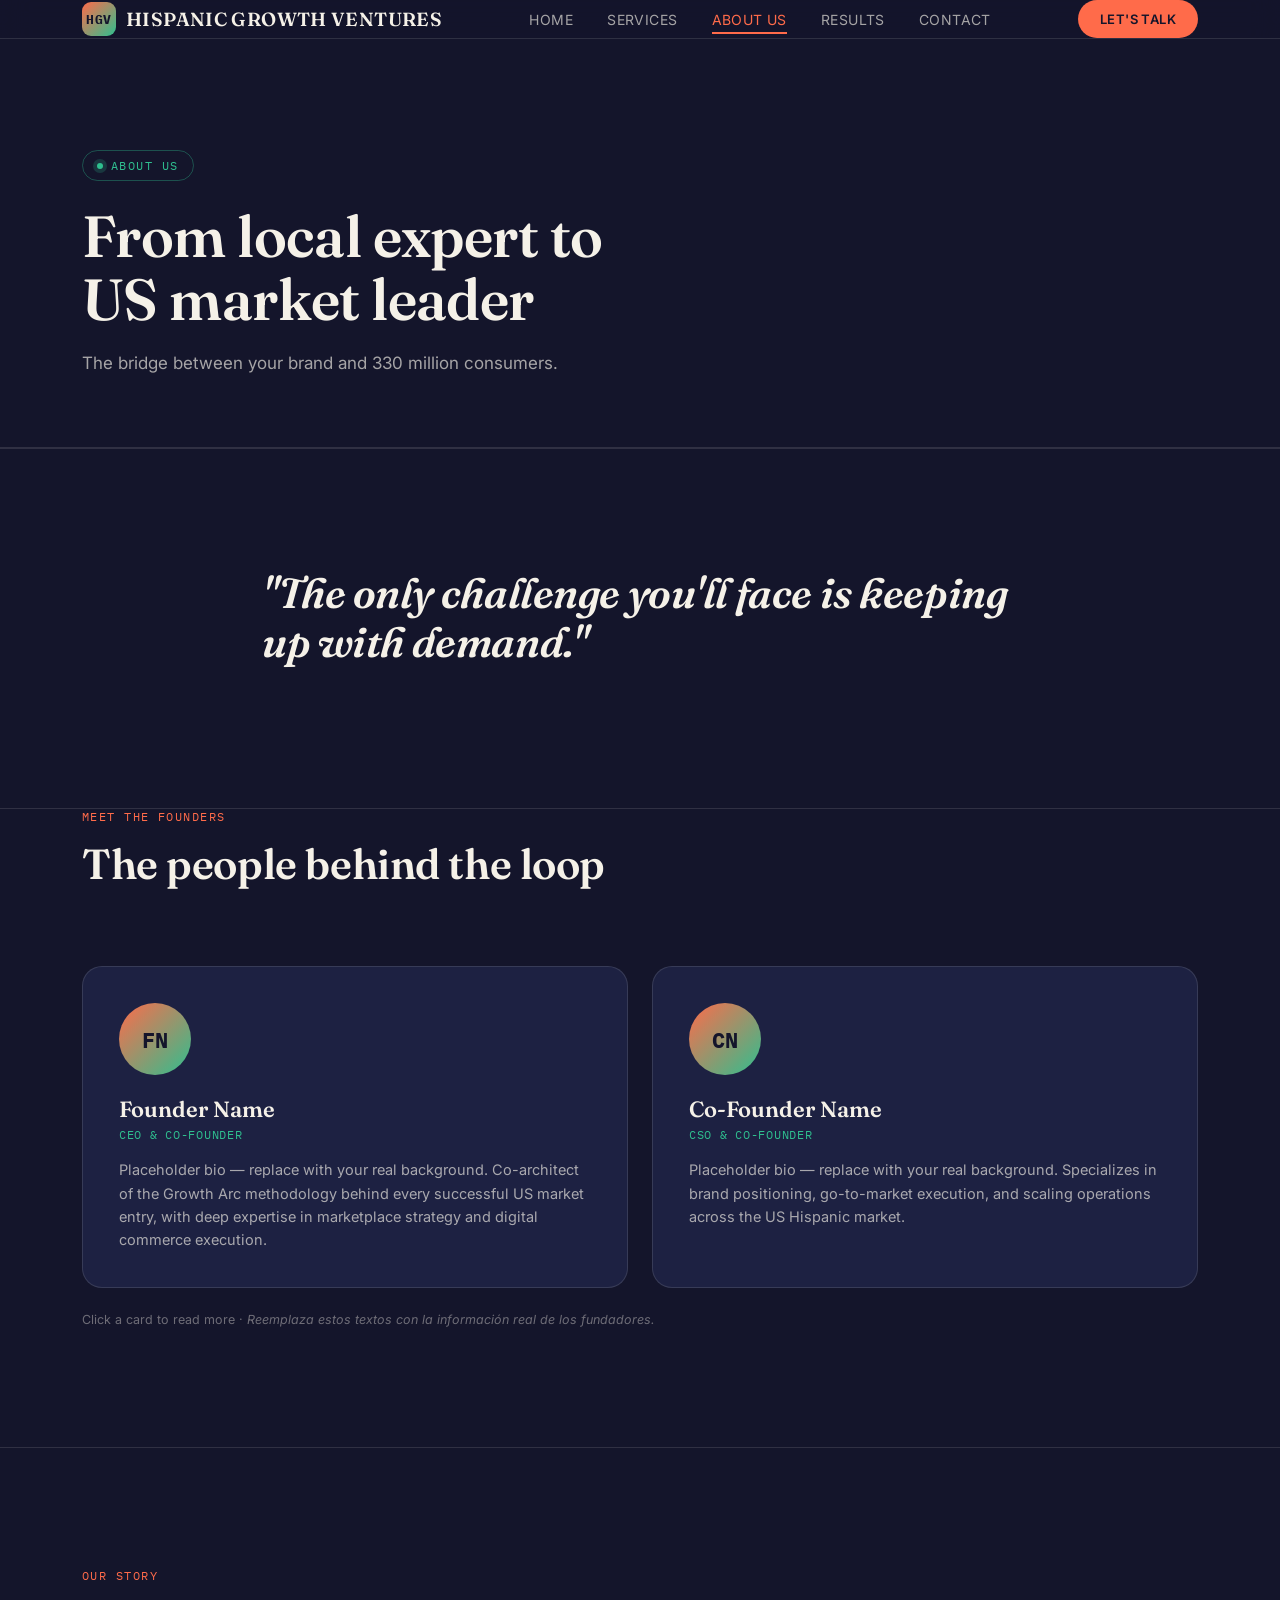
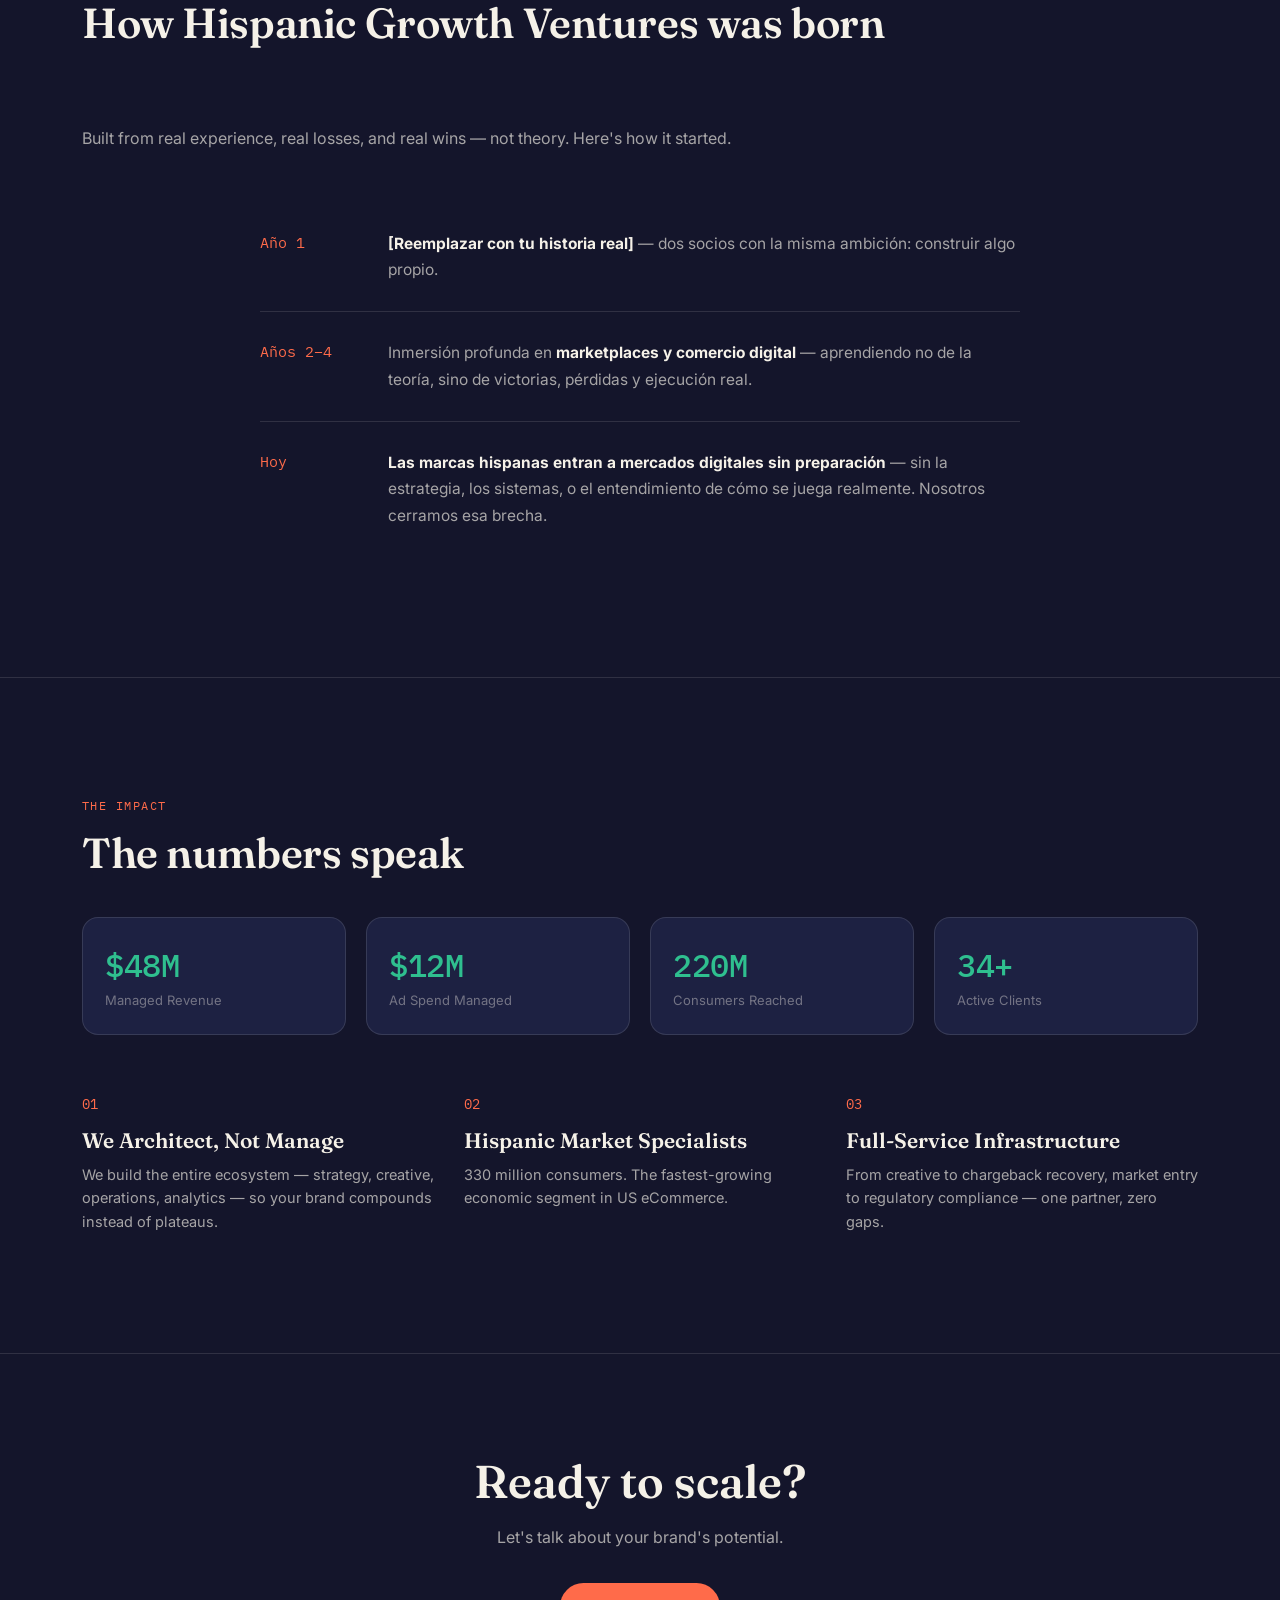
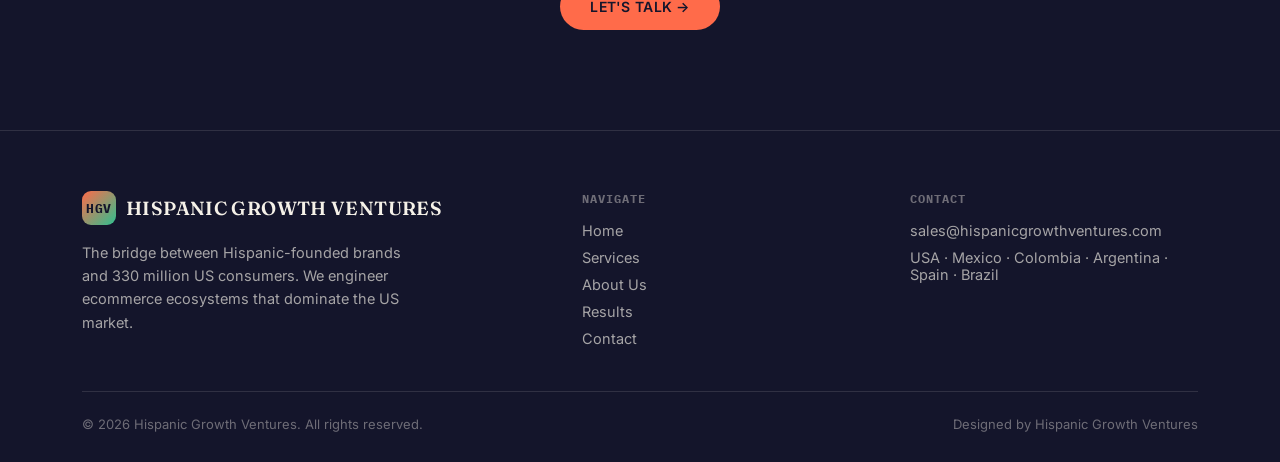
==== about.html @ 4b8b7d79 "Add files via upload" ====
<!DOCTYPE html>
<html lang="en">
<head>
<meta charset="UTF-8">
<meta name="viewport" content="width=device-width, initial-scale=1.0">
<title>About Us — Hispanic Growth Ventures</title>
<link rel="preconnect" href="https://fonts.googleapis.com">
<link href="https://fonts.googleapis.com/css2?family=Fraunces:opsz,wght@9..144,300;9..144,500;9..144,600;9..144,700&family=Inter:wght@400;500;600;700&family=IBM+Plex+Mono:wght@400;500&display=swap" rel="stylesheet">
<link rel="stylesheet" href="styles.css">
</head>
<body>

<header>
  <nav class="wrap">
    <a href="index.html" class="logo"><span class="logo-mark">HGV</span>HISPANIC GROWTH VENTURES</a>
    <div class="nav-links">
      <a href="index.html">Home</a>
      <a href="services.html">Services</a>
      <a href="about.html" class="current">About Us</a>
      <a href="results.html">Results</a>
      <a href="contact.html">Contact</a>
    </div>
    <a href="contact.html" class="nav-cta">LET'S TALK</a>
    <button class="burger" aria-label="Open menu"><span></span><span></span><span></span></button>
  </nav>
</header>

<div class="mobile-menu">
  <a href="index.html">Home</a>
  <a href="services.html">Services</a>
  <a href="about.html">About Us</a>
  <a href="results.html">Results</a>
  <a href="contact.html">Contact</a>
  <a href="contact.html" class="m-cta">LET'S TALK</a>
</div>

<section class="page-hero">
  <div class="wrap">
    <span class="eyebrow reveal">About Us</span>
    <h1 class="reveal">From local expert to<br>US market leader</h1>
    <p class="reveal">The bridge between your brand and 330 million consumers.</p>
  </div>
</section>

<section class="about">
  <div class="wrap reveal" style="max-width:820px;">
    <h2 class="section-title" style="font-style:italic;">"The only challenge you'll face is keeping up with demand."</h2>
  </div>
</section>

<section class="about" style="padding-top:0;">
  <div class="wrap">
    <div class="services-head reveal">
      <div><span class="section-label">Meet the Founders</span><h2 class="section-title">The people behind the loop</h2></div>
    </div>
    <div class="team-grid">
      <div class="team-card reveal">
        <div class="team-photo">FN</div>
        <h3>Founder Name</h3>
        <div class="role">CEO &amp; Co-Founder</div>
        <p>Placeholder bio — replace with your real background. Co-architect of the Growth Arc methodology behind every successful US market entry, with deep expertise in marketplace strategy and digital commerce execution.</p>
      </div>
      <div class="team-card reveal">
        <div class="team-photo">CN</div>
        <h3>Co-Founder Name</h3>
        <div class="role">CSO &amp; Co-Founder</div>
        <p>Placeholder bio — replace with your real background. Specializes in brand positioning, go-to-market execution, and scaling operations across the US Hispanic market.</p>
      </div>
    </div>
    <p class="form-note" style="margin-top:24px;text-align:left;">Click a card to read more · <em>Reemplaza estos textos con la información real de los fundadores.</em></p>
  </div>
</section>

<section class="story">
  <div class="wrap">
    <div class="services-head reveal">
      <div><span class="section-label">Our Story</span><h2 class="section-title">How Hispanic Growth Ventures was born</h2></div>
    </div>
    <p class="reveal" style="color:var(--text-dim);max-width:700px;margin-bottom:50px;line-height:1.7;">Built from real experience, real losses, and real wins — not theory. Here's how it started.</p>
    <div class="story-timeline reveal">
      <div class="story-row">
        <div class="story-year">Año 1</div>
        <p><strong>[Reemplazar con tu historia real]</strong> — dos socios con la misma ambición: construir algo propio.</p>
      </div>
      <div class="story-row">
        <div class="story-year">Años 2–4</div>
        <p>Inmersión profunda en <strong>marketplaces y comercio digital</strong> — aprendiendo no de la teoría, sino de victorias, pérdidas y ejecución real.</p>
      </div>
      <div class="story-row">
        <div class="story-year">Hoy</div>
        <p><strong>Las marcas hispanas entran a mercados digitales sin preparación</strong> — sin la estrategia, los sistemas, o el entendimiento de cómo se juega realmente. Nosotros cerramos esa brecha.</p>
      </div>
    </div>
  </div>
</section>

<section class="about">
  <div class="wrap reveal">
    <span class="section-label">The Impact</span>
    <h2 class="section-title" style="margin-bottom:40px;">The numbers speak</h2>
    <div class="stat-grid" style="grid-template-columns:repeat(4,1fr);margin-bottom:60px;">
      <div class="stat-card"><div class="stat-num" data-count="48" data-prefix="$" data-suffix="M">$0M</div><div class="stat-label">Managed Revenue</div></div>
      <div class="stat-card"><div class="stat-num" data-count="12" data-prefix="$" data-suffix="M">$0M</div><div class="stat-label">Ad Spend Managed</div></div>
      <div class="stat-card"><div class="stat-num" data-count="220" data-suffix="M">0M</div><div class="stat-label">Consumers Reached</div></div>
      <div class="stat-card"><div class="stat-num" data-count="34" data-suffix="+">0+</div><div class="stat-label">Active Clients</div></div>
    </div>
    <div class="why-grid">
      <div class="why-item"><div class="num">01</div><h4>We Architect, Not Manage</h4><p>We build the entire ecosystem — strategy, creative, operations, analytics — so your brand compounds instead of plateaus.</p></div>
      <div class="why-item"><div class="num">02</div><h4>Hispanic Market Specialists</h4><p>330 million consumers. The fastest-growing economic segment in US eCommerce.</p></div>
      <div class="why-item"><div class="num">03</div><h4>Full-Service Infrastructure</h4><p>From creative to chargeback recovery, market entry to regulatory compliance — one partner, zero gaps.</p></div>
    </div>
  </div>
</section>

<section class="cta">
  <div class="wrap reveal">
    <h2>Ready to scale?</h2>
    <p>Let's talk about your brand's potential.</p>
    <a href="contact.html" class="btn btn-primary">LET'S TALK →</a>
  </div>
</section>

<footer>
  <div class="wrap">
    <div class="footer-grid">
      <div class="footer-brand">
        <a href="index.html" class="logo"><span class="logo-mark">HGV</span>HISPANIC GROWTH VENTURES</a>
        <p>The bridge between Hispanic-founded brands and 330 million US consumers. We engineer ecommerce ecosystems that dominate the US market.</p>
      </div>
      <div>
        <h6>Navigate</h6>
        <div class="flinks">
          <a href="index.html">Home</a><a href="services.html">Services</a><a href="about.html">About Us</a><a href="results.html">Results</a><a href="contact.html">Contact</a>
        </div>
      </div>
      <div>
        <h6>Contact</h6>
        <div class="flinks">
          <a href="mailto:sales@hispanicgrowthventures.com">sales@hispanicgrowthventures.com</a>
          <span>USA · Mexico · Colombia · Argentina · Spain · Brazil</span>
        </div>
      </div>
    </div>
    <div class="footer-bottom">
      <span>© 2026 Hispanic Growth Ventures. All rights reserved.</span>
      <span>Designed by Hispanic Growth Ventures</span>
    </div>
  </div>
</footer>

<script src="script.js"></script>
</body>
</html>
---- styles.css ----
:root{
  --ink:#14152B;
  --panel:#1D2142;
  --panel-2:#262a52;
  --coral:#FF6B4A;
  --coral-dim:#e05a3d;
  --jade:#2FBF8F;
  --cream:#F5F1E8;
  --line:rgba(245,241,232,0.12);
  --text-dim:rgba(245,241,232,0.65);
  --text-dimmer:rgba(245,241,232,0.4);
  --serif:'Fraunces', serif;
  --sans:'Inter', sans-serif;
  --mono:'IBM Plex Mono', monospace;
}
*{margin:0;padding:0;box-sizing:border-box;}
html{scroll-behavior:smooth;}
body{
  background:var(--ink);
  color:var(--cream);
  font-family:var(--sans);
  overflow-x:hidden;
}
@media (prefers-reduced-motion: reduce){
  *{animation-duration:0.01ms !important; animation-iteration-count:1 !important; transition-duration:0.01ms !important; scroll-behavior:auto !important;}
}
a{color:inherit;text-decoration:none;}
img{max-width:100%;display:block;}
.wrap{max-width:1180px;margin:0 auto;padding:0 32px;}
section{position:relative;}
.page-hero{padding:150px 0 70px;border-bottom:1px solid var(--line);}
.page-hero .eyebrow{margin-bottom:24px;}
.page-hero h1{font-family:var(--serif);font-weight:600;font-size:clamp(36px,5.5vw,58px);line-height:1.08;letter-spacing:-0.01em;max-width:820px;margin-bottom:20px;}
.page-hero p{font-size:17px;color:var(--text-dim);max-width:600px;line-height:1.6;}

/* ---------- NAV ---------- */
header{
  position:fixed;top:0;left:0;right:0;z-index:100;
  background:rgba(20,21,43,0.72);
  backdrop-filter:blur(14px);
  border-bottom:1px solid var(--line);
}
nav{
  max-width:1180px;margin:0 auto;padding:18px 32px;
  display:flex;align-items:center;justify-content:space-between;
}
.logo{display:flex;align-items:center;gap:10px;font-family:var(--serif);font-weight:600;font-size:19px;letter-spacing:0.02em;}
.logo-mark{
  width:34px;height:34px;border-radius:9px;
  background:linear-gradient(135deg,var(--coral),var(--jade));
  display:flex;align-items:center;justify-content:center;
  font-family:var(--mono);font-weight:700;font-size:13px;color:var(--ink);
  flex-shrink:0;
}
.nav-links{display:flex;gap:34px;font-size:14px;letter-spacing:0.03em;text-transform:uppercase;color:var(--text-dim);}
.nav-links a{position:relative;transition:color .2s;padding:4px 0;}
.nav-links a::after{
  content:'';position:absolute;left:0;bottom:-2px;width:0;height:1.5px;background:var(--coral);
  transition:width .3s cubic-bezier(.16,1,.3,1);
}
.nav-links a:hover{color:var(--cream);}
.nav-links a:hover::after{width:100%;}
.nav-links a.current{color:var(--coral);}
.nav-links a.current::after{width:100%;}
.nav-cta{
  background:var(--coral);color:var(--ink);font-weight:600;
  padding:11px 22px;border-radius:100px;font-size:13px;letter-spacing:0.03em;
  transition:transform .2s, box-shadow .2s;
}
.nav-cta:hover{transform:translateY(-1px);box-shadow:0 8px 20px rgba(255,107,74,0.35);}

/* Burger + mobile menu */
.burger{
  display:none;width:40px;height:40px;background:none;border:none;cursor:pointer;
  position:relative;z-index:210;flex-direction:column;justify-content:center;align-items:center;gap:6px;
}
.burger span{
  display:block;width:22px;height:2px;background:var(--cream);border-radius:2px;
  transition:transform .35s cubic-bezier(.16,1,.3,1), opacity .25s, background .3s;
}
.burger.open span:nth-child(1){transform:translateY(8px) rotate(45deg);background:var(--coral);}
.burger.open span:nth-child(2){opacity:0;}
.burger.open span:nth-child(3){transform:translateY(-8px) rotate(-45deg);background:var(--coral);}

.mobile-menu{
  position:fixed;inset:0;z-index:200;
  background:var(--ink);
  display:flex;flex-direction:column;justify-content:center;
  padding:0 40px;
  clip-path:circle(0px at calc(100% - 40px) 36px);
  transition:clip-path .6s cubic-bezier(.65,0,.35,1);
  pointer-events:none;
}
.mobile-menu.open{clip-path:circle(150% at calc(100% - 40px) 36px);pointer-events:auto;}
.mobile-menu a{
  font-family:var(--serif);font-weight:600;font-size:38px;color:var(--cream);
  padding:14px 0;border-bottom:1px solid var(--line);
  opacity:0;transform:translateY(16px);
  transition:opacity .5s ease, transform .5s ease, color .2s;
}
.mobile-menu.open a{opacity:1;transform:translateY(0);}
.mobile-menu.open a:nth-child(1){transition-delay:.1s;}
.mobile-menu.open a:nth-child(2){transition-delay:.16s;}
.mobile-menu.open a:nth-child(3){transition-delay:.22s;}
.mobile-menu.open a:nth-child(4){transition-delay:.28s;}
.mobile-menu.open a:nth-child(5){transition-delay:.34s;}
.mobile-menu.open a:nth-child(6){transition-delay:.4s;}
.mobile-menu a:hover{color:var(--coral);}
.mobile-menu .m-cta{
  margin-top:24px;display:inline-block;background:var(--coral);color:var(--ink);
  font-family:var(--sans);font-size:14px;font-weight:600;padding:14px 28px;border-radius:100px;
  border:none;width:max-content;
}
@media (max-width:860px){
  .nav-links{display:none;}
  .nav-cta{display:none;}
  .burger{display:flex;}
}

/* ---------- MARQUEE ---------- */
.marquee-section{padding:56px 0;border-bottom:1px solid var(--line);overflow:hidden;}
.marquee-label{text-align:center;font-family:var(--mono);font-size:12px;letter-spacing:0.12em;text-transform:uppercase;color:var(--text-dimmer);margin-bottom:32px;}
.marquee-track-wrap{
  position:relative;
  mask-image:linear-gradient(90deg, transparent, black 10%, black 90%, transparent);
  -webkit-mask-image:linear-gradient(90deg, transparent, black 10%, black 90%, transparent);
}
.marquee-track{
  display:flex;gap:70px;width:max-content;
  animation:marquee-scroll 28s linear infinite;
}
@keyframes marquee-scroll{
  from{transform:translateX(0);}
  to{transform:translateX(-50%);}
}
.marquee-item{
  font-family:var(--serif);font-weight:600;font-size:26px;
  color:var(--text-dimmer);letter-spacing:0.02em;white-space:nowrap;
  transition:color .3s;
}
.marquee-item:hover{color:var(--cream);}

/* ---------- HERO (home) ---------- */
.hero{min-height:100vh;display:flex;align-items:center;padding:120px 0 80px;position:relative;}
#hero-canvas{position:absolute;inset:0;width:100%;height:100%;opacity:0.55;}
.hero-inner{position:relative;z-index:2;max-width:760px;}
.eyebrow{
  display:inline-flex;align-items:center;gap:8px;
  font-family:var(--mono);font-size:12px;letter-spacing:0.12em;text-transform:uppercase;
  color:var(--jade);border:1px solid rgba(47,191,143,0.35);
  padding:7px 14px;border-radius:100px;margin-bottom:28px;
}
.eyebrow::before{content:'';width:6px;height:6px;border-radius:50%;background:var(--jade);box-shadow:0 0 0 4px rgba(47,191,143,0.2);}
h1.hero-title{
  font-family:var(--serif);font-weight:600;
  font-size:clamp(40px,6vw,72px);line-height:1.05;letter-spacing:-0.01em;
  margin-bottom:24px;
}
h1.hero-title em{font-style:italic;font-weight:500;color:var(--coral);}
.hero-sub{font-size:18px;line-height:1.6;color:var(--text-dim);max-width:540px;margin-bottom:40px;}
.btn-row{display:flex;gap:16px;flex-wrap:wrap;}
.btn{padding:15px 30px;border-radius:100px;font-weight:600;font-size:14px;letter-spacing:0.02em;transition:all .2s;display:inline-block;border:none;cursor:pointer;font-family:var(--sans);}
.btn-primary{background:var(--coral);color:var(--ink);}
.btn-primary:hover{transform:translateY(-2px);box-shadow:0 10px 26px rgba(255,107,74,0.35);}
.btn-ghost{border:1px solid var(--line);color:var(--cream);background:transparent;}
.btn-ghost:hover{border-color:var(--cream);background:rgba(245,241,232,0.05);}

/* ---------- ABOUT / STATS (shared component) ---------- */
.about{padding:120px 0;border-top:1px solid var(--line);}
.about-grid{display:grid;grid-template-columns:1fr 1fr;gap:70px;align-items:start;}
@media (max-width:900px){.about-grid{grid-template-columns:1fr;gap:50px;}}
.section-label{font-family:var(--mono);font-size:12px;letter-spacing:0.12em;text-transform:uppercase;color:var(--coral);margin-bottom:16px;display:block;}
h2.section-title{font-family:var(--serif);font-weight:600;font-size:clamp(28px,3.4vw,42px);line-height:1.15;margin-bottom:22px;letter-spacing:-0.01em;}
.about-copy p{color:var(--text-dim);line-height:1.7;font-size:16px;margin-bottom:20px;}
.about-copy strong{color:var(--cream);font-weight:600;}
.flags{display:flex;gap:14px;flex-wrap:wrap;font-size:22px;margin:26px 0 30px;}
.flag-item{display:flex;align-items:center;gap:6px;font-family:var(--mono);font-size:12px;color:var(--text-dimmer);letter-spacing:0.02em;}
.link-arrow{color:var(--jade);font-weight:600;font-size:14px;letter-spacing:0.02em;}
.link-arrow:hover{color:var(--coral);}

.stat-grid{display:grid;grid-template-columns:1fr 1fr;gap:20px;margin-bottom:26px;}
.stat-card{background:var(--panel);border:1px solid var(--line);border-radius:16px;padding:26px 22px;}
.stat-num{font-family:var(--mono);font-weight:500;font-size:clamp(24px,2.6vw,32px);color:var(--jade);letter-spacing:-0.01em;}
.stat-label{font-size:13px;color:var(--text-dimmer);margin-top:6px;}
.bar-group{display:flex;flex-direction:column;gap:16px;margin-bottom:24px;}
.bar-row{display:flex;justify-content:space-between;font-size:13px;color:var(--text-dim);margin-bottom:8px;}
.bar-track{height:8px;border-radius:100px;background:var(--panel);overflow:hidden;}
.bar-fill{height:100%;border-radius:100px;background:linear-gradient(90deg,var(--jade),var(--coral));width:0;transition:width 1.4s cubic-bezier(.16,1,.3,1);}
.big-stat{background:linear-gradient(135deg,var(--panel),var(--panel-2));border:1px solid var(--line);border-radius:16px;padding:28px 24px;display:flex;align-items:center;gap:20px;}
.big-stat .n{font-family:var(--mono);font-size:40px;color:var(--coral);font-weight:500;}
.big-stat .t{font-size:14px;color:var(--text-dim);line-height:1.5;}

/* ---------- SERVICES CARDS (shared) ---------- */
.services{padding:120px 0;border-top:1px solid var(--line);}
.services-head{display:flex;justify-content:space-between;align-items:flex-end;margin-bottom:56px;gap:24px;flex-wrap:wrap;}
.service-grid{display:grid;grid-template-columns:repeat(3,1fr);gap:22px;}
@media (max-width:860px){.service-grid{grid-template-columns:1fr;}}
.service-card{background:var(--panel);border:1px solid var(--line);border-radius:18px;padding:32px 26px;transition:transform .25s, border-color .25s;}
.service-card:hover{transform:translateY(-6px);border-color:rgba(255,107,74,0.4);}
.service-icon{width:44px;height:44px;border-radius:12px;background:rgba(47,191,143,0.12);display:flex;align-items:center;justify-content:center;margin-bottom:22px;color:var(--jade);font-size:20px;}
.service-card h3{font-family:var(--serif);font-weight:600;font-size:20px;margin-bottom:12px;}
.service-card p{color:var(--text-dim);font-size:14.5px;line-height:1.6;}

/* ---------- SERVICE PILLARS (services.html) ---------- */
.pillar{padding:90px 0;border-top:1px solid var(--line);}
.pillar-grid{display:grid;grid-template-columns:0.9fr 1.1fr;gap:60px;align-items:start;}
@media (max-width:900px){.pillar-grid{grid-template-columns:1fr;gap:36px;}}
.pillar-num{font-family:var(--mono);font-size:13px;color:var(--coral);letter-spacing:0.1em;text-transform:uppercase;margin-bottom:14px;}
.pillar-grid h3{font-family:var(--serif);font-size:clamp(26px,3vw,36px);font-weight:600;margin-bottom:18px;line-height:1.15;}
.pillar-grid > div:first-child > p{color:var(--text-dim);font-size:16px;line-height:1.7;margin-bottom:22px;}
.pillar-list{list-style:none;display:flex;flex-direction:column;gap:14px;}
.pillar-list li{display:flex;gap:10px;color:var(--text-dim);font-size:15px;line-height:1.5;}
.pillar-list li::before{content:'→';color:var(--jade);flex-shrink:0;}
.pillar-cards{display:grid;grid-template-columns:1fr 1fr;gap:16px;}
@media (max-width:600px){.pillar-cards{grid-template-columns:1fr;}}
.pillar-card{background:var(--panel);border:1px solid var(--line);border-radius:14px;padding:22px;}
.pillar-card .tag{font-family:var(--mono);font-size:11px;color:var(--jade);text-transform:uppercase;letter-spacing:0.08em;margin-bottom:8px;}
.pillar-card h4{font-family:var(--serif);font-size:17px;font-weight:600;margin-bottom:8px;}
.pillar-card p{font-size:13.5px;color:var(--text-dim);line-height:1.5;}

/* ---------- WHY US (3 col) ---------- */
.why{padding:100px 0;border-top:1px solid var(--line);}
.why-grid{display:grid;grid-template-columns:repeat(3,1fr);gap:30px;}
@media (max-width:860px){.why-grid{grid-template-columns:1fr;}}
.why-item .num{font-family:var(--mono);font-size:14px;color:var(--coral);margin-bottom:14px;}
.why-item h4{font-family:var(--serif);font-size:21px;font-weight:600;margin-bottom:10px;}
.why-item p{color:var(--text-dim);font-size:14.5px;line-height:1.6;}

/* ---------- GROWTH ARC (signature, shared) ---------- */
.growth{padding:140px 0;border-top:1px solid var(--line);position:relative;}
.growth-head{text-align:center;max-width:620px;margin:0 auto 70px;}
.growth-head p{color:var(--text-dim);font-size:16px;line-height:1.6;margin-top:16px;}
.arc-wrap{position:relative;max-width:980px;margin:0 auto;}
#arc-svg{width:100%;height:auto;display:block;}
.arc-path{fill:none;stroke:url(#arcGradient);stroke-width:2.5;stroke-dasharray:1400;stroke-dashoffset:1400;transition:stroke-dashoffset 1.6s cubic-bezier(.16,1,.3,1);}
.arc-path.drawn{stroke-dashoffset:0;}
.phase-node{cursor:pointer;}
.phase-dot{fill:var(--panel);stroke:var(--line);stroke-width:2;transition:all .3s;}
.phase-node:hover .phase-dot, .phase-node.active .phase-dot{fill:var(--coral);stroke:var(--coral);}
.phase-num{font-family:var(--mono);font-size:13px;font-weight:500;fill:var(--text-dim);transition:fill .3s;pointer-events:none;}
.phase-node:hover .phase-num, .phase-node.active .phase-num{fill:var(--ink);}
.phase-detail{margin-top:44px;background:var(--panel);border:1px solid var(--line);border-radius:18px;padding:34px 32px;min-height:130px;}
.phase-detail .k{font-family:var(--mono);font-size:12px;color:var(--jade);letter-spacing:0.08em;text-transform:uppercase;margin-bottom:10px;}
.phase-detail h4{font-family:var(--serif);font-size:22px;font-weight:600;margin-bottom:10px;}
.phase-detail p{color:var(--text-dim);font-size:15px;line-height:1.65;}

/* ---------- CLIENT RESULT CARDS (results.html) ---------- */
.client-grid{display:grid;grid-template-columns:1fr;gap:22px;}
.client-card{
  background:linear-gradient(135deg,var(--panel),var(--panel-2));
  border:1px solid var(--line);border-radius:22px;padding:40px;
  display:grid;grid-template-columns:220px 1fr auto;gap:36px;align-items:center;
}
@media (max-width:900px){.client-card{grid-template-columns:1fr;text-align:left;}}
.client-logo{
  font-family:var(--serif);font-weight:700;font-size:28px;color:var(--cream);
  display:flex;align-items:center;height:100%;
}
.client-info h3{font-family:var(--serif);font-size:20px;font-weight:600;margin-bottom:6px;}
.client-info p{color:var(--text-dim);font-size:14.5px;line-height:1.5;max-width:440px;}
.client-tags{display:flex;gap:8px;flex-wrap:wrap;margin-top:12px;}
.client-tag{font-family:var(--mono);font-size:11px;color:var(--text-dimmer);border:1px solid var(--line);border-radius:100px;padding:4px 12px;}
.client-surge{text-align:right;}
.client-surge .n{font-family:var(--mono);font-size:34px;color:var(--jade);font-weight:500;}
.client-surge .l{font-size:12.5px;color:var(--text-dimmer);}
@media (max-width:900px){.client-surge{text-align:left;}}

/* ---------- CASE STUDY (home) ---------- */
.results{padding:120px 0;border-top:1px solid var(--line);}
.case-card{background:linear-gradient(135deg,var(--panel),var(--panel-2));border:1px solid var(--line);border-radius:22px;padding:48px;display:grid;grid-template-columns:1fr 1.4fr;gap:44px;}
@media (max-width:860px){.case-card{grid-template-columns:1fr;padding:30px;}}
.case-left h3{font-family:var(--serif);font-size:26px;font-weight:600;margin-bottom:8px;}
.case-left .brand{color:var(--text-dimmer);font-size:13px;margin-bottom:24px;}
.case-surge{font-family:var(--mono);font-size:38px;color:var(--jade);font-weight:500;margin-bottom:6px;}
.case-surge-label{color:var(--text-dim);font-size:14px;}
.case-timeline{display:flex;flex-direction:column;gap:20px;}
.case-step{display:flex;gap:16px;}
.case-step .dot{width:10px;height:10px;border-radius:50%;background:var(--coral);margin-top:6px;flex-shrink:0;}
.case-step h5{font-family:var(--mono);font-size:12px;letter-spacing:0.08em;text-transform:uppercase;color:var(--coral);margin-bottom:4px;}
.case-step p{color:var(--text-dim);font-size:14.5px;line-height:1.5;}

/* ---------- TESTIMONIALS ---------- */
.testimonials{padding:120px 0;border-top:1px solid var(--line);}
.testi-grid{display:grid;grid-template-columns:1fr 1fr;gap:24px;}
@media (max-width:860px){.testi-grid{grid-template-columns:1fr;}}
.testi-card{background:var(--panel);border:1px solid var(--line);border-radius:18px;padding:34px;}
.testi-quote{font-size:17px;line-height:1.7;color:var(--cream);margin-bottom:26px;font-family:var(--serif);font-weight:400;}
.testi-quote::before{content:'\201C';color:var(--coral);font-size:34px;font-family:var(--serif);line-height:0;display:block;margin-bottom:10px;}
.testi-person{display:flex;align-items:center;gap:12px;}
.avatar{width:40px;height:40px;border-radius:50%;background:linear-gradient(135deg,var(--coral),var(--jade));display:flex;align-items:center;justify-content:center;font-family:var(--mono);font-size:13px;font-weight:600;color:var(--ink);}
.testi-person .name{font-weight:600;font-size:14px;}
.testi-person .co{color:var(--text-dimmer);font-size:13px;}

/* ---------- TEAM (about.html) ---------- */
.team-grid{display:grid;grid-template-columns:1fr 1fr;gap:24px;}
@media (max-width:760px){.team-grid{grid-template-columns:1fr;}}
.team-card{background:var(--panel);border:1px solid var(--line);border-radius:20px;padding:36px;transition:transform .25s, border-color .25s;}
.team-card:hover{transform:translateY(-6px);border-color:rgba(255,107,74,0.35);}
.team-photo{width:72px;height:72px;border-radius:50%;background:linear-gradient(135deg,var(--coral),var(--jade));display:flex;align-items:center;justify-content:center;font-family:var(--mono);font-weight:700;font-size:22px;color:var(--ink);margin-bottom:20px;}
.team-card h3{font-family:var(--serif);font-size:22px;font-weight:600;margin-bottom:4px;}
.team-card .role{font-family:var(--mono);font-size:12px;color:var(--jade);text-transform:uppercase;letter-spacing:0.06em;margin-bottom:16px;}
.team-card p{color:var(--text-dim);font-size:14.5px;line-height:1.6;}

/* Story timeline (about.html) */
.story{padding:120px 0;border-top:1px solid var(--line);}
.story-timeline{display:flex;flex-direction:column;gap:0;max-width:760px;margin:0 auto;}
.story-row{display:grid;grid-template-columns:100px 1fr;gap:28px;padding:28px 0;border-top:1px solid var(--line);}
.story-row:first-child{border-top:none;}
.story-year{font-family:var(--mono);color:var(--coral);font-size:15px;padding-top:2px;}
.story-row p{color:var(--text-dim);font-size:15.5px;line-height:1.7;}
.story-row strong{color:var(--cream);}

/* ---------- MAP (contact.html) ---------- */
.map-section{padding:100px 0;border-top:1px solid var(--line);}
.map-grid{display:grid;grid-template-columns:1.3fr 1fr;gap:50px;align-items:center;}
@media (max-width:900px){.map-grid{grid-template-columns:1fr;}}
#coverage-map{width:100%;height:auto;}
.map-country{cursor:pointer;transition:opacity .25s;}
.map-dot{fill:var(--text-dimmer);stroke:var(--ink);stroke-width:2;transition:all .3s;}
.map-country:hover .map-dot, .map-country.active .map-dot{fill:var(--coral);r:9;}
.map-pulse{fill:none;stroke:var(--coral);stroke-width:1.5;opacity:0;}
.map-country.active .map-pulse{opacity:1;animation:pulse-ring 1.6s ease-out infinite;}
@keyframes pulse-ring{0%{r:8;opacity:.8;}100%{r:22;opacity:0;}}
.map-label{font-family:var(--mono);font-size:11px;fill:var(--text-dimmer);pointer-events:none;transition:fill .3s;}
.map-country:hover .map-label, .map-country.active .map-label{fill:var(--cream);}
.map-detail{background:var(--panel);border:1px solid var(--line);border-radius:18px;padding:30px;min-height:220px;}
.map-detail .k{font-family:var(--mono);font-size:12px;color:var(--jade);letter-spacing:0.08em;text-transform:uppercase;margin-bottom:12px;}
.map-detail h4{font-family:var(--serif);font-size:24px;font-weight:600;margin-bottom:16px;}
.map-detail .brand-row{display:flex;justify-content:space-between;padding:10px 0;border-top:1px solid var(--line);font-size:14px;}
.map-detail .brand-row:first-of-type{border-top:none;}
.map-detail .brand-row span:first-child{color:var(--cream);font-weight:500;}
.map-detail .brand-row span:last-child{color:var(--text-dimmer);font-family:var(--mono);font-size:12.5px;}

/* ---------- CONTACT FORM ---------- */
.contact-section{padding:100px 0;border-top:1px solid var(--line);}
.contact-grid{display:grid;grid-template-columns:0.85fr 1.15fr;gap:60px;}
@media (max-width:900px){.contact-grid{grid-template-columns:1fr;gap:40px;}}
.contact-info-card{background:var(--panel);border:1px solid var(--line);border-radius:18px;padding:30px;margin-bottom:16px;}
.contact-info-card .label{font-family:var(--mono);font-size:11px;color:var(--text-dimmer);text-transform:uppercase;letter-spacing:0.08em;margin-bottom:8px;}
.contact-info-card .value{font-size:15px;}
.mini-stats{display:grid;grid-template-columns:1fr 1fr;gap:14px;margin:16px 0;}
.mini-stat{background:var(--panel);border:1px solid var(--line);border-radius:14px;padding:18px;}
.mini-stat .n{font-family:var(--mono);font-size:22px;color:var(--coral);}
.mini-stat .l{font-size:12px;color:var(--text-dimmer);margin-top:4px;}
.perks{list-style:none;display:flex;flex-direction:column;gap:10px;margin-top:20px;}
.perks li{display:flex;gap:10px;font-size:14px;color:var(--text-dim);}
.perks li::before{content:'✓';color:var(--jade);font-weight:700;}

.form-card{background:var(--panel);border:1px solid var(--line);border-radius:20px;padding:38px;}
.form-row{display:grid;grid-template-columns:1fr 1fr;gap:16px;margin-bottom:16px;}
@media (max-width:560px){.form-row{grid-template-columns:1fr;}}
.field{display:flex;flex-direction:column;gap:8px;margin-bottom:16px;}
.field label{font-family:var(--mono);font-size:11px;text-transform:uppercase;letter-spacing:0.06em;color:var(--text-dimmer);}
.field input, .field select, .field textarea{
  background:var(--ink);border:1px solid var(--line);border-radius:10px;
  padding:13px 14px;color:var(--cream);font-family:var(--sans);font-size:14.5px;
  transition:border-color .2s;
}
.field input:focus, .field select:focus, .field textarea:focus{outline:none;border-color:var(--coral);}
.field textarea{resize:vertical;min-height:90px;}
.form-submit{width:100%;padding:16px;font-size:15px;margin-top:6px;}
.form-note{text-align:center;font-size:12.5px;color:var(--text-dimmer);margin-top:14px;}

/* ---------- CALENDLY PLACEHOLDER ---------- */
.calendly-section{padding:100px 0;border-top:1px solid var(--line);text-align:center;}
.calendly-embed-wrap{
  max-width:900px;margin:40px auto 0;border-radius:20px;overflow:hidden;
  border:1px solid var(--line);background:var(--panel);
  min-height:400px;display:flex;align-items:center;justify-content:center;
}
.calendly-placeholder{padding:60px 30px;color:var(--text-dimmer);font-family:var(--mono);font-size:13px;line-height:1.8;}

/* ---------- CTA ---------- */
.cta{padding:100px 0;text-align:center;border-top:1px solid var(--line);}
.cta h2{font-family:var(--serif);font-weight:600;font-size:clamp(28px,4vw,46px);line-height:1.2;margin-bottom:18px;}
.cta p{color:var(--text-dim);font-size:16px;margin-bottom:36px;}

/* ---------- FOOTER ---------- */
footer{border-top:1px solid var(--line);padding:60px 0 30px;}
.footer-grid{display:grid;grid-template-columns:1.6fr 1fr 1fr;gap:40px;margin-bottom:44px;}
@media (max-width:700px){.footer-grid{grid-template-columns:1fr;}}
.footer-brand p{color:var(--text-dim);font-size:14.5px;line-height:1.6;margin-top:16px;max-width:320px;}
footer h6{font-family:var(--mono);font-size:12px;letter-spacing:0.08em;text-transform:uppercase;color:var(--text-dimmer);margin-bottom:16px;}
footer .flinks{display:flex;flex-direction:column;gap:10px;font-size:14.5px;color:var(--text-dim);}
footer .flinks a:hover{color:var(--coral);}
.footer-bottom{border-top:1px solid var(--line);padding-top:24px;display:flex;justify-content:space-between;font-size:13px;color:var(--text-dimmer);flex-wrap:wrap;gap:10px;}

/* scroll reveal */
.reveal{opacity:0;transform:translateY(24px);transition:opacity .7s ease, transform .7s ease;}
.reveal.in{opacity:1;transform:translateY(0);}
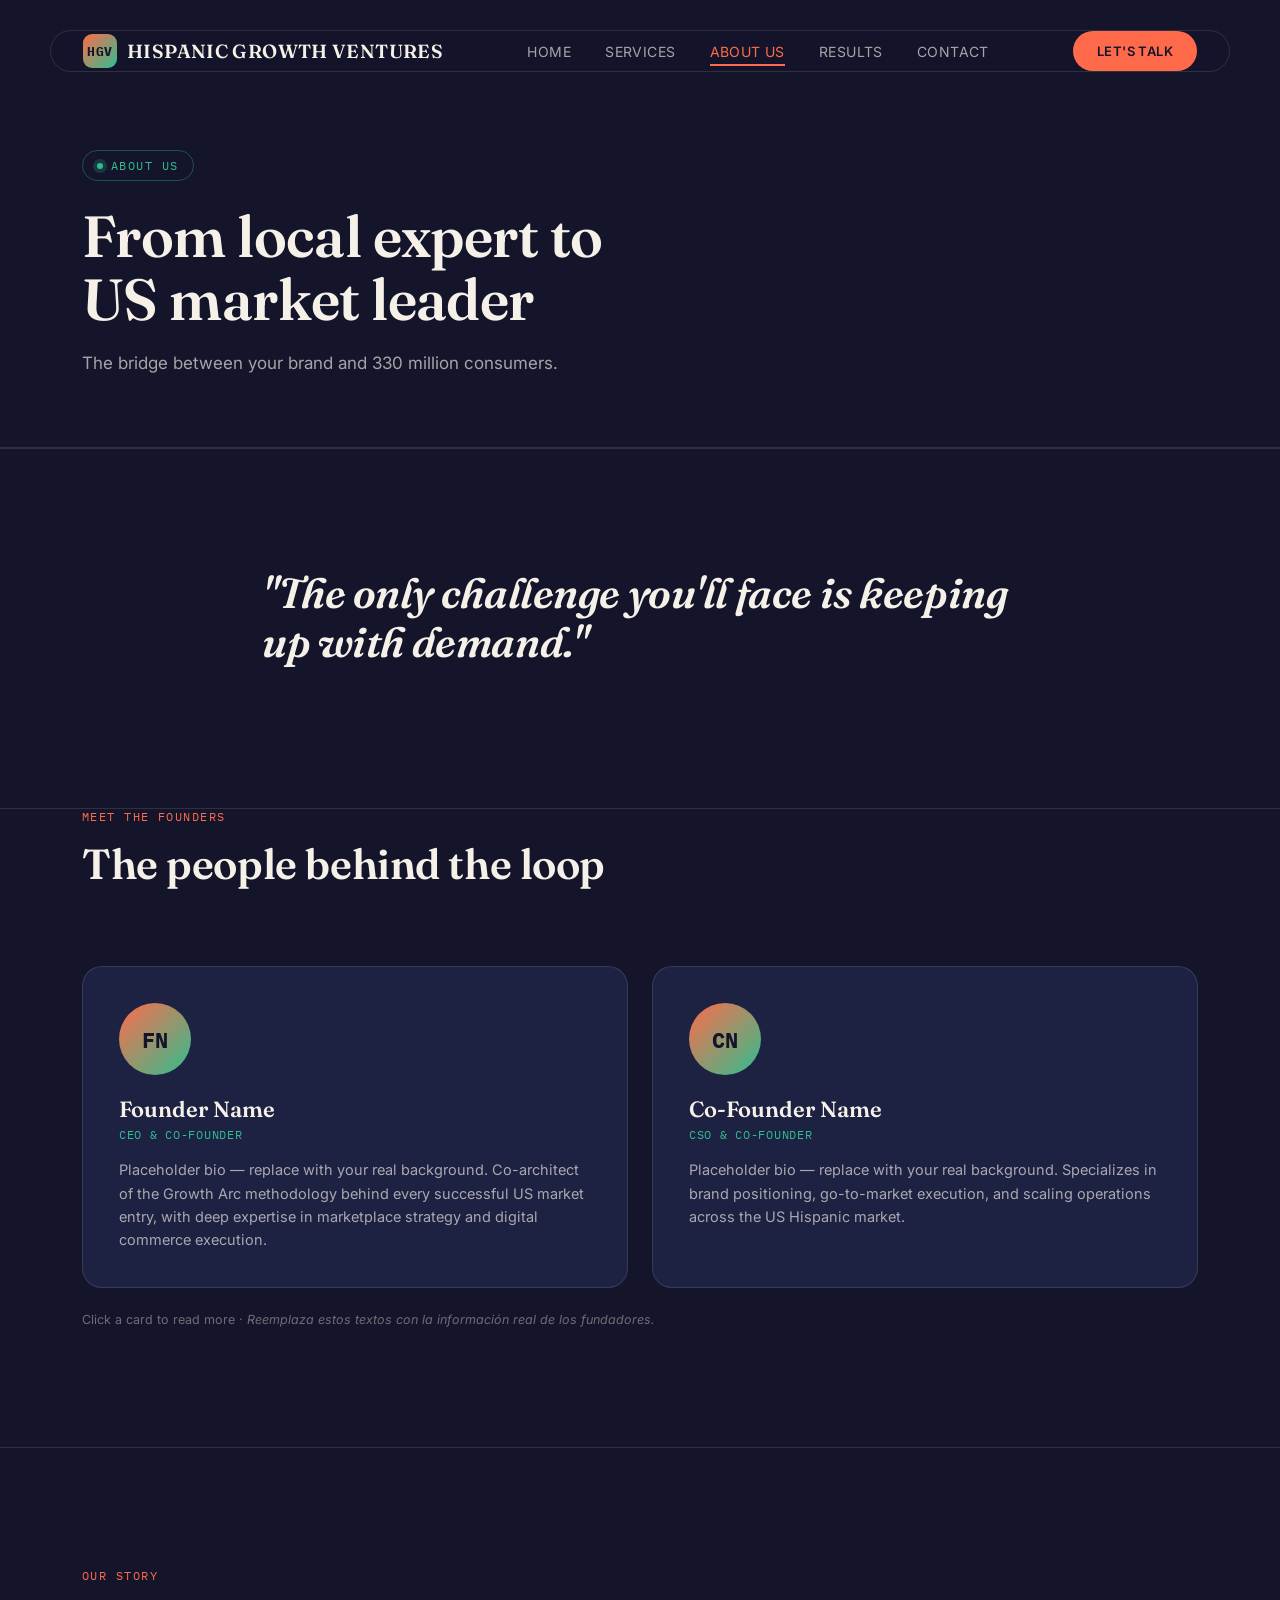
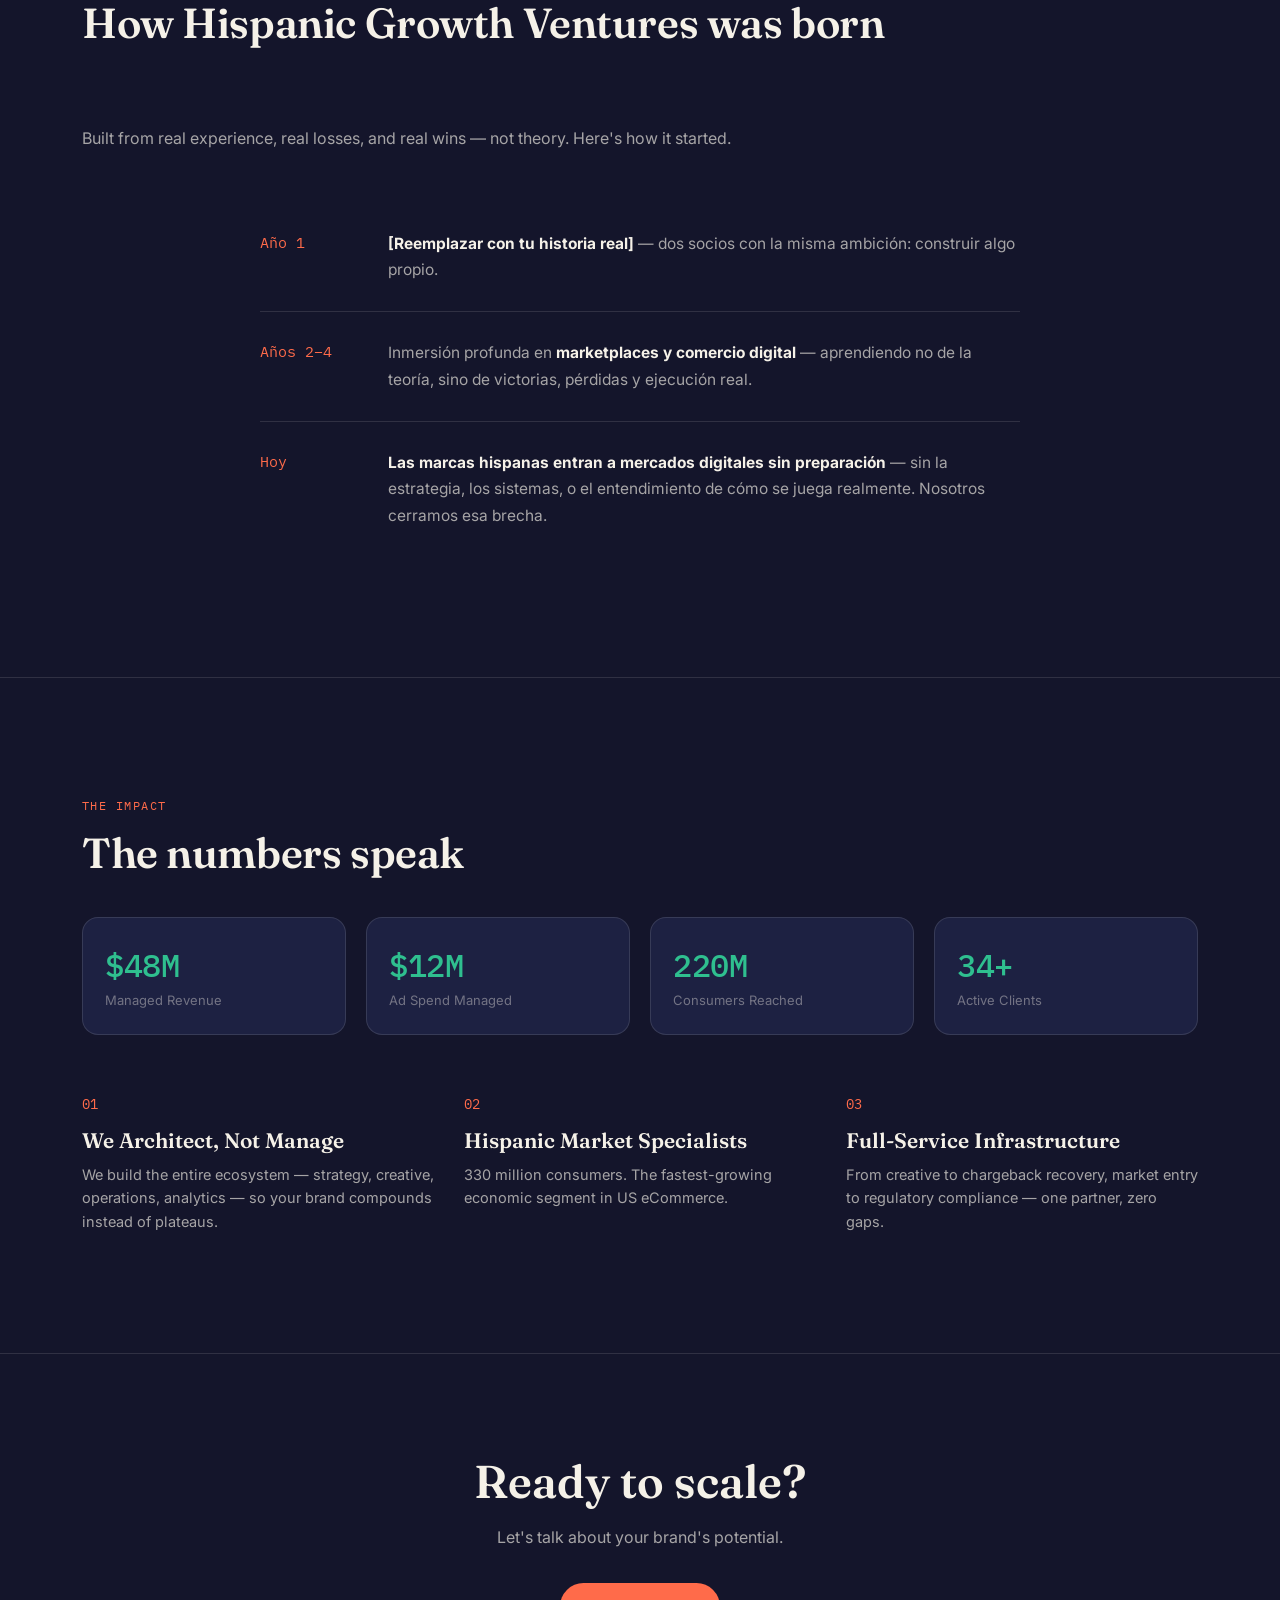
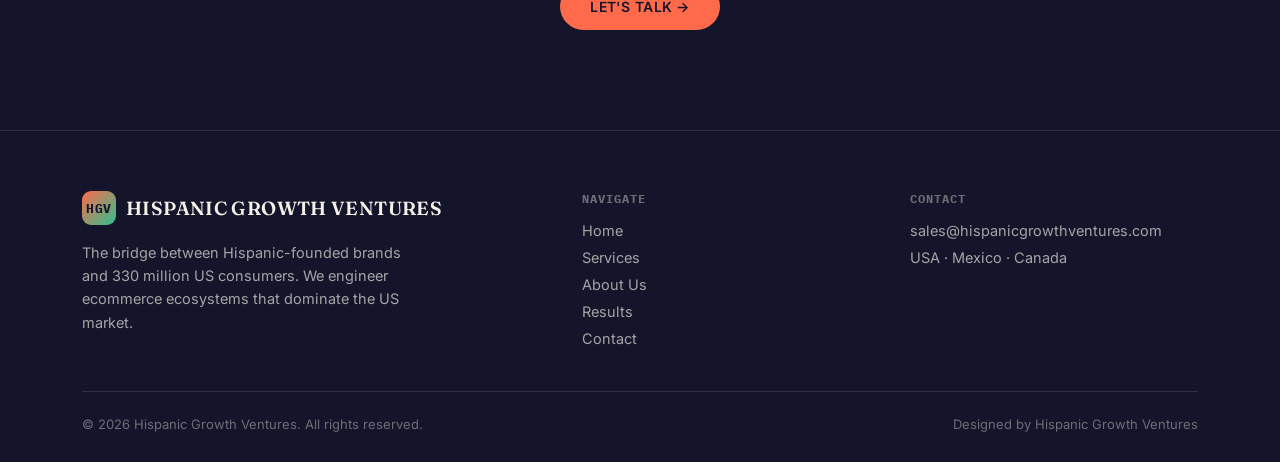
==== commit 21841543: "Add files via upload" ====
--- a/about.html
+++ b/about.html
@@ -26,6 +26,7 @@
 </header>
 
 <div class="mobile-menu">
+  <button class="mobile-menu-close" aria-label="Close menu">✕</button>
   <a href="index.html">Home</a>
   <a href="services.html">Services</a>
   <a href="about.html">About Us</a>
@@ -137,7 +138,7 @@
         <h6>Contact</h6>
         <div class="flinks">
           <a href="mailto:sales@hispanicgrowthventures.com">sales@hispanicgrowthventures.com</a>
-          <span>USA · Mexico · Colombia · Argentina · Spain · Brazil</span>
+          <span>USA · Mexico · Canada</span>
         </div>
       </div>
     </div>
--- a/styles.css
+++ b/styles.css
@@ -35,13 +35,16 @@
 
 /* ---------- NAV ---------- */
 header{
-  position:fixed;top:0;left:0;right:0;z-index:100;
+  position:fixed;top:30px;left:50%;transform:translateX(-50%);z-index:300;
+  width:calc(100% - 40px);max-width:1180px;
   background:rgba(20,21,43,0.72);
   backdrop-filter:blur(14px);
-  border-bottom:1px solid var(--line);
+  border:1px solid var(--line);
+  border-radius:100px;
+  transition:border-color .3s, background .3s;
 }
 nav{
-  max-width:1180px;margin:0 auto;padding:18px 32px;
+  margin:0 auto;padding:14px 12px 14px 26px;
   display:flex;align-items:center;justify-content:space-between;
 }
 .logo{display:flex;align-items:center;gap:10px;font-family:var(--serif);font-weight:600;font-size:19px;letter-spacing:0.02em;}
@@ -64,15 +67,17 @@
 .nav-links a.current::after{width:100%;}
 .nav-cta{
   background:var(--coral);color:var(--ink);font-weight:600;
-  padding:11px 22px;border-radius:100px;font-size:13px;letter-spacing:0.03em;
+  padding:12px 24px;border-radius:100px;font-size:13px;letter-spacing:0.03em;
   transition:transform .2s, box-shadow .2s;
+  flex-shrink:0;
 }
 .nav-cta:hover{transform:translateY(-1px);box-shadow:0 8px 20px rgba(255,107,74,0.35);}
 
 /* Burger + mobile menu */
 .burger{
   display:none;width:40px;height:40px;background:none;border:none;cursor:pointer;
-  position:relative;z-index:210;flex-direction:column;justify-content:center;align-items:center;gap:6px;
+  position:relative;z-index:310;flex-direction:column;justify-content:center;align-items:center;gap:6px;
+  flex-shrink:0;
 }
 .burger span{
   display:block;width:22px;height:2px;background:var(--cream);border-radius:2px;
@@ -83,15 +88,24 @@
 .burger.open span:nth-child(3){transform:translateY(-8px) rotate(-45deg);background:var(--coral);}
 
 .mobile-menu{
-  position:fixed;inset:0;z-index:200;
+  position:fixed;inset:0;z-index:250;
   background:var(--ink);
   display:flex;flex-direction:column;justify-content:center;
   padding:0 40px;
-  clip-path:circle(0px at calc(100% - 40px) 36px);
+  clip-path:circle(0px at calc(100% - 56px) 46px);
   transition:clip-path .6s cubic-bezier(.65,0,.35,1);
   pointer-events:none;
 }
-.mobile-menu.open{clip-path:circle(150% at calc(100% - 40px) 36px);pointer-events:auto;}
+.mobile-menu.open{clip-path:circle(150% at calc(100% - 56px) 46px);pointer-events:auto;}
+.mobile-menu-close{
+  position:absolute;top:32px;right:32px;z-index:320;
+  width:44px;height:44px;border-radius:50%;border:1px solid var(--line);
+  background:rgba(245,241,232,0.05);color:var(--cream);font-size:20px;
+  display:flex;align-items:center;justify-content:center;cursor:pointer;
+  opacity:0;transform:scale(0.7);transition:opacity .4s ease .1s, transform .4s ease .1s, border-color .2s;
+}
+.mobile-menu.open .mobile-menu-close{opacity:1;transform:scale(1);}
+.mobile-menu-close:hover{border-color:var(--coral);color:var(--coral);}
 .mobile-menu a{
   font-family:var(--serif);font-weight:600;font-size:38px;color:var(--cream);
   padding:14px 0;border-bottom:1px solid var(--line);
@@ -126,17 +140,19 @@
   -webkit-mask-image:linear-gradient(90deg, transparent, black 10%, black 90%, transparent);
 }
 .marquee-track{
-  display:flex;gap:70px;width:max-content;
-  animation:marquee-scroll 28s linear infinite;
-}
+  display:flex;gap:56px;width:max-content;
+  animation:marquee-scroll 40s linear infinite;
+}
+.marquee-track:hover{animation-play-state:paused;}
 @keyframes marquee-scroll{
   from{transform:translateX(0);}
-  to{transform:translateX(-50%);}
+  to{transform:translateX(-33.3333%);}
 }
 .marquee-item{
-  font-family:var(--serif);font-weight:600;font-size:26px;
-  color:var(--text-dimmer);letter-spacing:0.02em;white-space:nowrap;
+  font-family:var(--serif);font-weight:600;font-size:22px;
+  color:var(--text-dimmer);letter-spacing:0.01em;white-space:nowrap;
   transition:color .3s;
+  flex-shrink:0;
 }
 .marquee-item:hover{color:var(--cream);}
 
@@ -315,13 +331,14 @@
 .map-grid{display:grid;grid-template-columns:1.3fr 1fr;gap:50px;align-items:center;}
 @media (max-width:900px){.map-grid{grid-template-columns:1fr;}}
 #coverage-map{width:100%;height:auto;}
+.continent{fill:var(--panel-2);stroke:var(--line);stroke-width:1;}
 .map-country{cursor:pointer;transition:opacity .25s;}
-.map-dot{fill:var(--text-dimmer);stroke:var(--ink);stroke-width:2;transition:all .3s;}
-.map-country:hover .map-dot, .map-country.active .map-dot{fill:var(--coral);r:9;}
+.map-dot{fill:var(--jade);stroke:var(--ink);stroke-width:2;transition:all .3s;}
+.map-country:hover .map-dot, .map-country.active .map-dot{fill:var(--coral);r:10;}
 .map-pulse{fill:none;stroke:var(--coral);stroke-width:1.5;opacity:0;}
 .map-country.active .map-pulse{opacity:1;animation:pulse-ring 1.6s ease-out infinite;}
-@keyframes pulse-ring{0%{r:8;opacity:.8;}100%{r:22;opacity:0;}}
-.map-label{font-family:var(--mono);font-size:11px;fill:var(--text-dimmer);pointer-events:none;transition:fill .3s;}
+@keyframes pulse-ring{0%{r:9;opacity:.8;}100%{r:26;opacity:0;}}
+.map-label{font-family:var(--mono);font-size:12px;font-weight:500;fill:var(--text-dim);pointer-events:none;transition:fill .3s;}
 .map-country:hover .map-label, .map-country.active .map-label{fill:var(--cream);}
 .map-detail{background:var(--panel);border:1px solid var(--line);border-radius:18px;padding:30px;min-height:220px;}
 .map-detail .k{font-family:var(--mono);font-size:12px;color:var(--jade);letter-spacing:0.08em;text-transform:uppercase;margin-bottom:12px;}
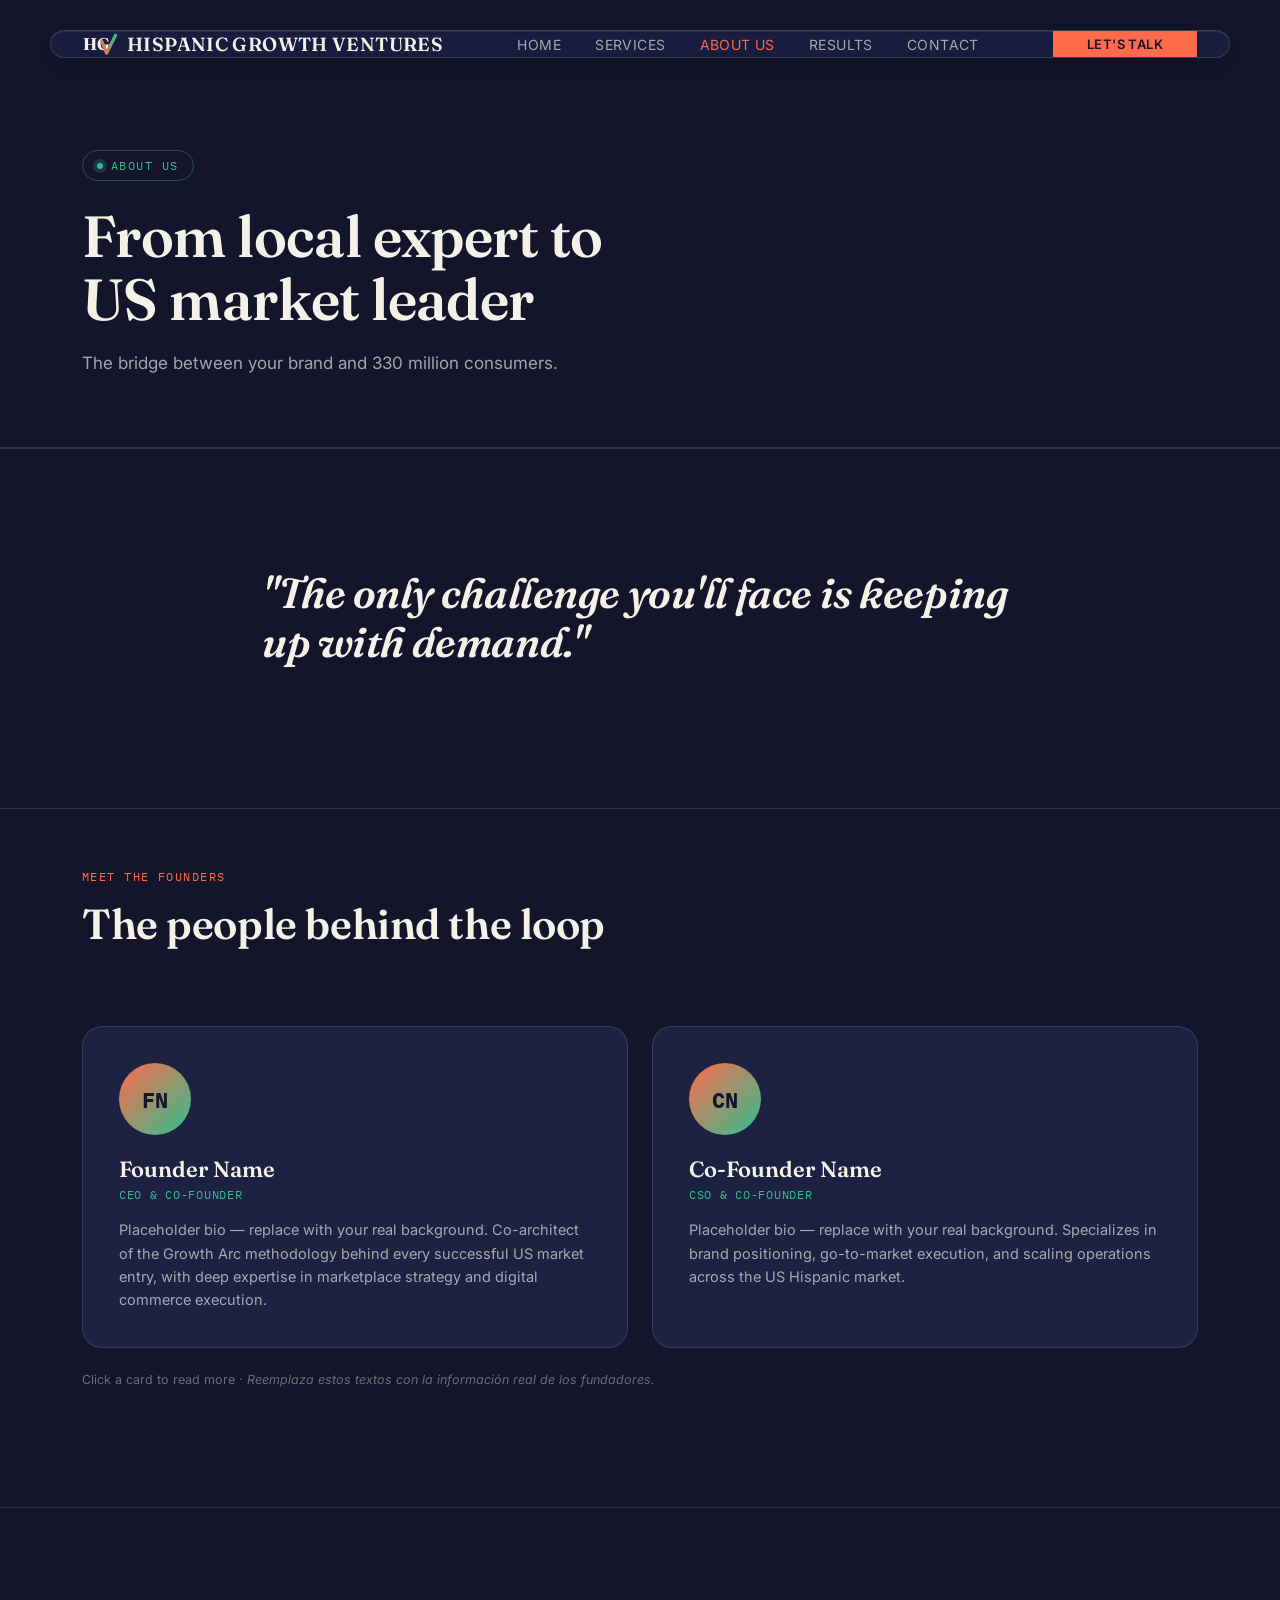
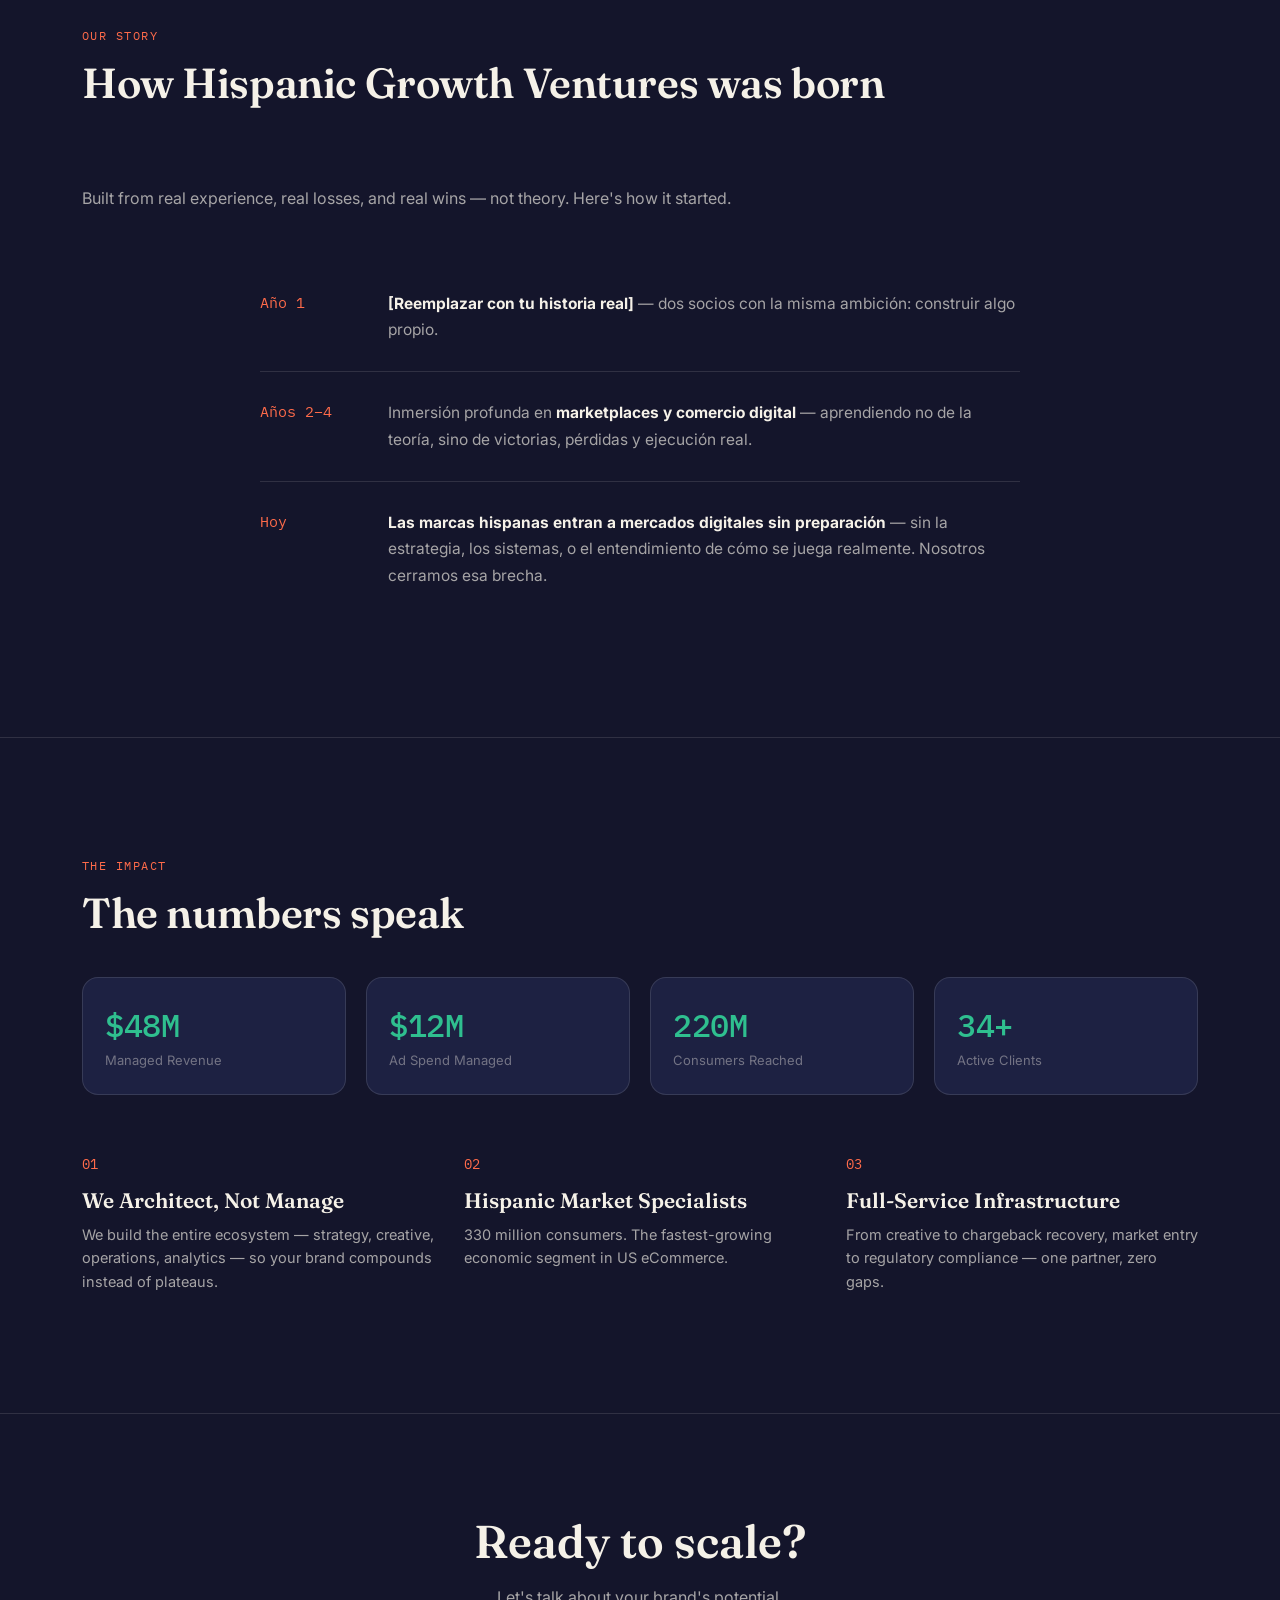
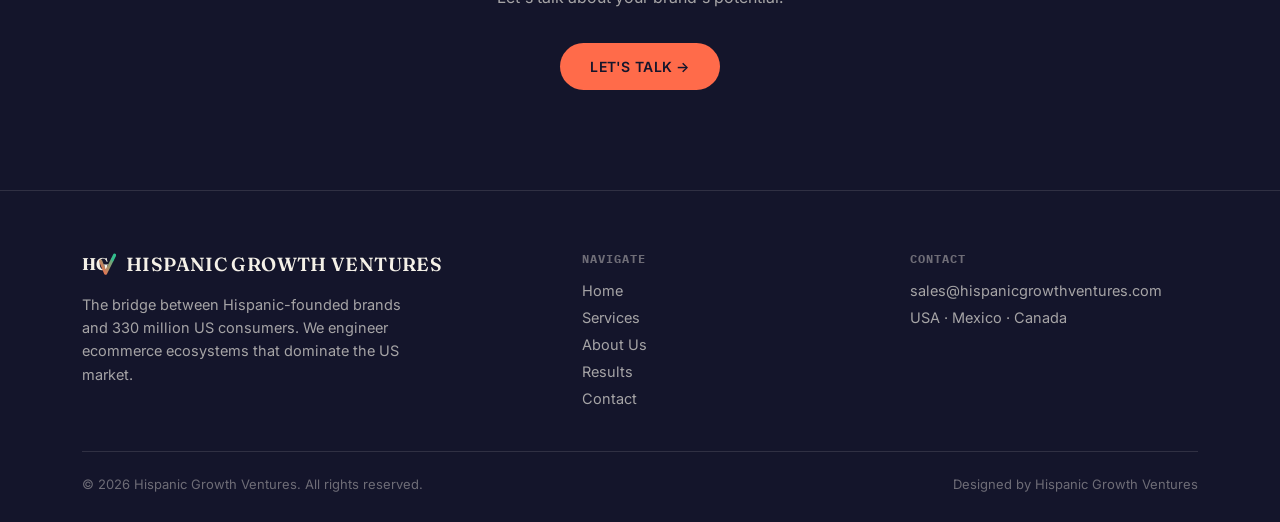
==== commit 189720d1: "Add files via upload" ====
--- a/about.html
+++ b/about.html
@@ -12,7 +12,15 @@
 
 <header>
   <nav class="wrap">
-    <a href="index.html" class="logo"><span class="logo-mark">HGV</span>HISPANIC GROWTH VENTURES</a>
+    <a href="index.html" class="logo"><span class="logo-mark"><svg viewBox="0 0 140 100" width="34" height="26" xmlns="http://www.w3.org/2000/svg">
+      <defs><linearGradient id="logoGrad1" x1="0" y1="1" x2="1" y2="0">
+        <stop offset="0%" stop-color="var(--coral)"/>
+        <stop offset="100%" stop-color="var(--jade)"/>
+      </linearGradient></defs>
+      <text x="0" y="76" font-family="Fraunces, serif" font-weight="700" font-size="70" fill="var(--cream)">HG</text>
+      <path d="M77,38 L97,88 L134,14" fill="none" stroke="url(#logoGrad1)" stroke-width="13" stroke-linecap="round" stroke-linejoin="round"/>
+      <path d="M120,30 L138,8 L128,40 Z" fill="var(--jade)"/>
+    </svg></span>HISPANIC GROWTH VENTURES</a>
     <div class="nav-links">
       <a href="index.html">Home</a>
       <a href="services.html">Services</a>
@@ -49,7 +57,7 @@
   </div>
 </section>
 
-<section class="about" style="padding-top:0;">
+<section class="about" style="padding-top:60px;">
   <div class="wrap">
     <div class="services-head reveal">
       <div><span class="section-label">Meet the Founders</span><h2 class="section-title">The people behind the loop</h2></div>
@@ -125,7 +133,15 @@
   <div class="wrap">
     <div class="footer-grid">
       <div class="footer-brand">
-        <a href="index.html" class="logo"><span class="logo-mark">HGV</span>HISPANIC GROWTH VENTURES</a>
+        <a href="index.html" class="logo"><span class="logo-mark"><svg viewBox="0 0 140 100" width="34" height="26" xmlns="http://www.w3.org/2000/svg">
+      <defs><linearGradient id="logoGrad2" x1="0" y1="1" x2="1" y2="0">
+        <stop offset="0%" stop-color="var(--coral)"/>
+        <stop offset="100%" stop-color="var(--jade)"/>
+      </linearGradient></defs>
+      <text x="0" y="76" font-family="Fraunces, serif" font-weight="700" font-size="70" fill="var(--cream)">HG</text>
+      <path d="M77,38 L97,88 L134,14" fill="none" stroke="url(#logoGrad2)" stroke-width="13" stroke-linecap="round" stroke-linejoin="round"/>
+      <path d="M120,30 L138,8 L128,40 Z" fill="var(--jade)"/>
+    </svg></span>HISPANIC GROWTH VENTURES</a>
         <p>The bridge between Hispanic-founded brands and 330 million US consumers. We engineer ecommerce ecosystems that dominate the US market.</p>
       </div>
       <div>
--- a/styles.css
+++ b/styles.css
@@ -37,25 +37,27 @@
 header{
   position:fixed;top:30px;left:50%;transform:translateX(-50%);z-index:300;
   width:calc(100% - 40px);max-width:1180px;
-  background:rgba(20,21,43,0.72);
-  backdrop-filter:blur(14px);
-  border:1px solid var(--line);
+  background:rgba(38,42,82,0.38);
+  backdrop-filter:blur(22px) saturate(180%);
+  -webkit-backdrop-filter:blur(22px) saturate(180%);
+  border:1px solid rgba(245,241,232,0.14);
   border-radius:100px;
+  box-shadow:0 8px 32px rgba(0,0,0,0.28), inset 0 1px 0 rgba(255,255,255,0.08);
   transition:border-color .3s, background .3s;
+  overflow:hidden;
 }
 nav{
-  margin:0 auto;padding:14px 12px 14px 26px;
-  display:flex;align-items:center;justify-content:space-between;
-}
-.logo{display:flex;align-items:center;gap:10px;font-family:var(--serif);font-weight:600;font-size:19px;letter-spacing:0.02em;}
+  margin:0 auto;padding:14px 0 14px 32px;
+  display:flex;align-items:stretch;justify-content:space-between;
+  gap:24px;
+}
+.logo{display:flex;align-items:center;gap:10px;font-family:var(--serif);font-weight:600;font-size:19px;letter-spacing:0.02em;flex-shrink:0;}
 .logo-mark{
-  width:34px;height:34px;border-radius:9px;
-  background:linear-gradient(135deg,var(--coral),var(--jade));
   display:flex;align-items:center;justify-content:center;
-  font-family:var(--mono);font-weight:700;font-size:13px;color:var(--ink);
   flex-shrink:0;
 }
-.nav-links{display:flex;gap:34px;font-size:14px;letter-spacing:0.03em;text-transform:uppercase;color:var(--text-dim);}
+.logo-mark svg{display:block;}
+.nav-links{display:flex;align-items:center;gap:34px;font-size:14px;letter-spacing:0.03em;text-transform:uppercase;color:var(--text-dim);}
 .nav-links a{position:relative;transition:color .2s;padding:4px 0;}
 .nav-links a::after{
   content:'';position:absolute;left:0;bottom:-2px;width:0;height:1.5px;background:var(--coral);
@@ -67,11 +69,12 @@
 .nav-links a.current::after{width:100%;}
 .nav-cta{
   background:var(--coral);color:var(--ink);font-weight:600;
-  padding:12px 24px;border-radius:100px;font-size:13px;letter-spacing:0.03em;
-  transition:transform .2s, box-shadow .2s;
+  padding:0 34px;font-size:13px;letter-spacing:0.03em;
+  display:flex;align-items:center;justify-content:center;
+  transition:background .2s;
   flex-shrink:0;
 }
-.nav-cta:hover{transform:translateY(-1px);box-shadow:0 8px 20px rgba(255,107,74,0.35);}
+.nav-cta:hover{background:var(--coral-dim);}
 
 /* Burger + mobile menu */
 .burger{
@@ -331,7 +334,13 @@
 .map-grid{display:grid;grid-template-columns:1.3fr 1fr;gap:50px;align-items:center;}
 @media (max-width:900px){.map-grid{grid-template-columns:1fr;}}
 #coverage-map{width:100%;height:auto;}
-.continent{fill:var(--panel-2);stroke:var(--line);stroke-width:1;}
+.continent{fill:var(--panel-2);stroke:var(--ink);stroke-width:0.5;}
+.map-country-shape{
+  fill:rgba(47,191,143,0.16);stroke:rgba(47,191,143,0.5);stroke-width:1;
+  transition:fill .3s, stroke .3s;cursor:pointer;
+}
+.map-country-shape:hover{fill:rgba(255,107,74,0.18);stroke:var(--coral);}
+.map-country-shape.active{fill:rgba(255,107,74,0.22);stroke:var(--coral);}
 .map-country{cursor:pointer;transition:opacity .25s;}
 .map-dot{fill:var(--jade);stroke:var(--ink);stroke-width:2;transition:all .3s;}
 .map-country:hover .map-dot, .map-country.active .map-dot{fill:var(--coral);r:10;}
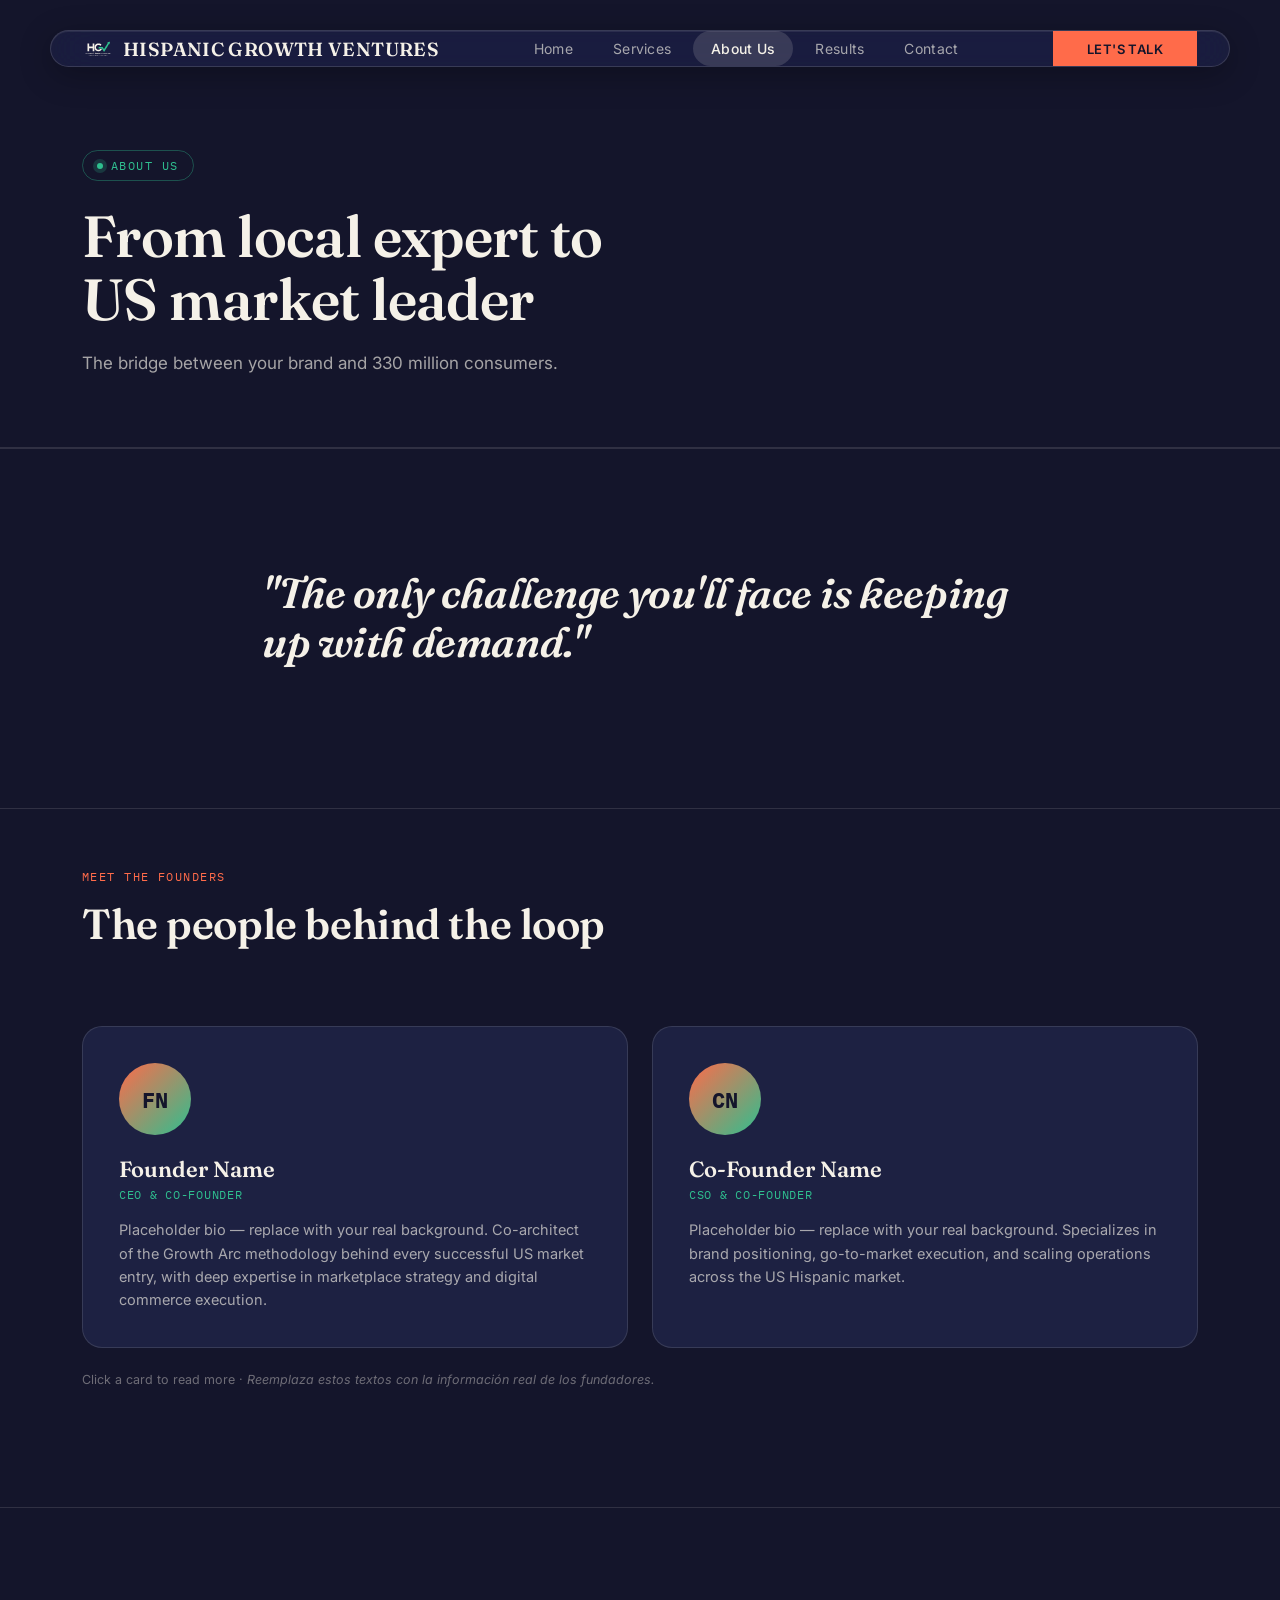
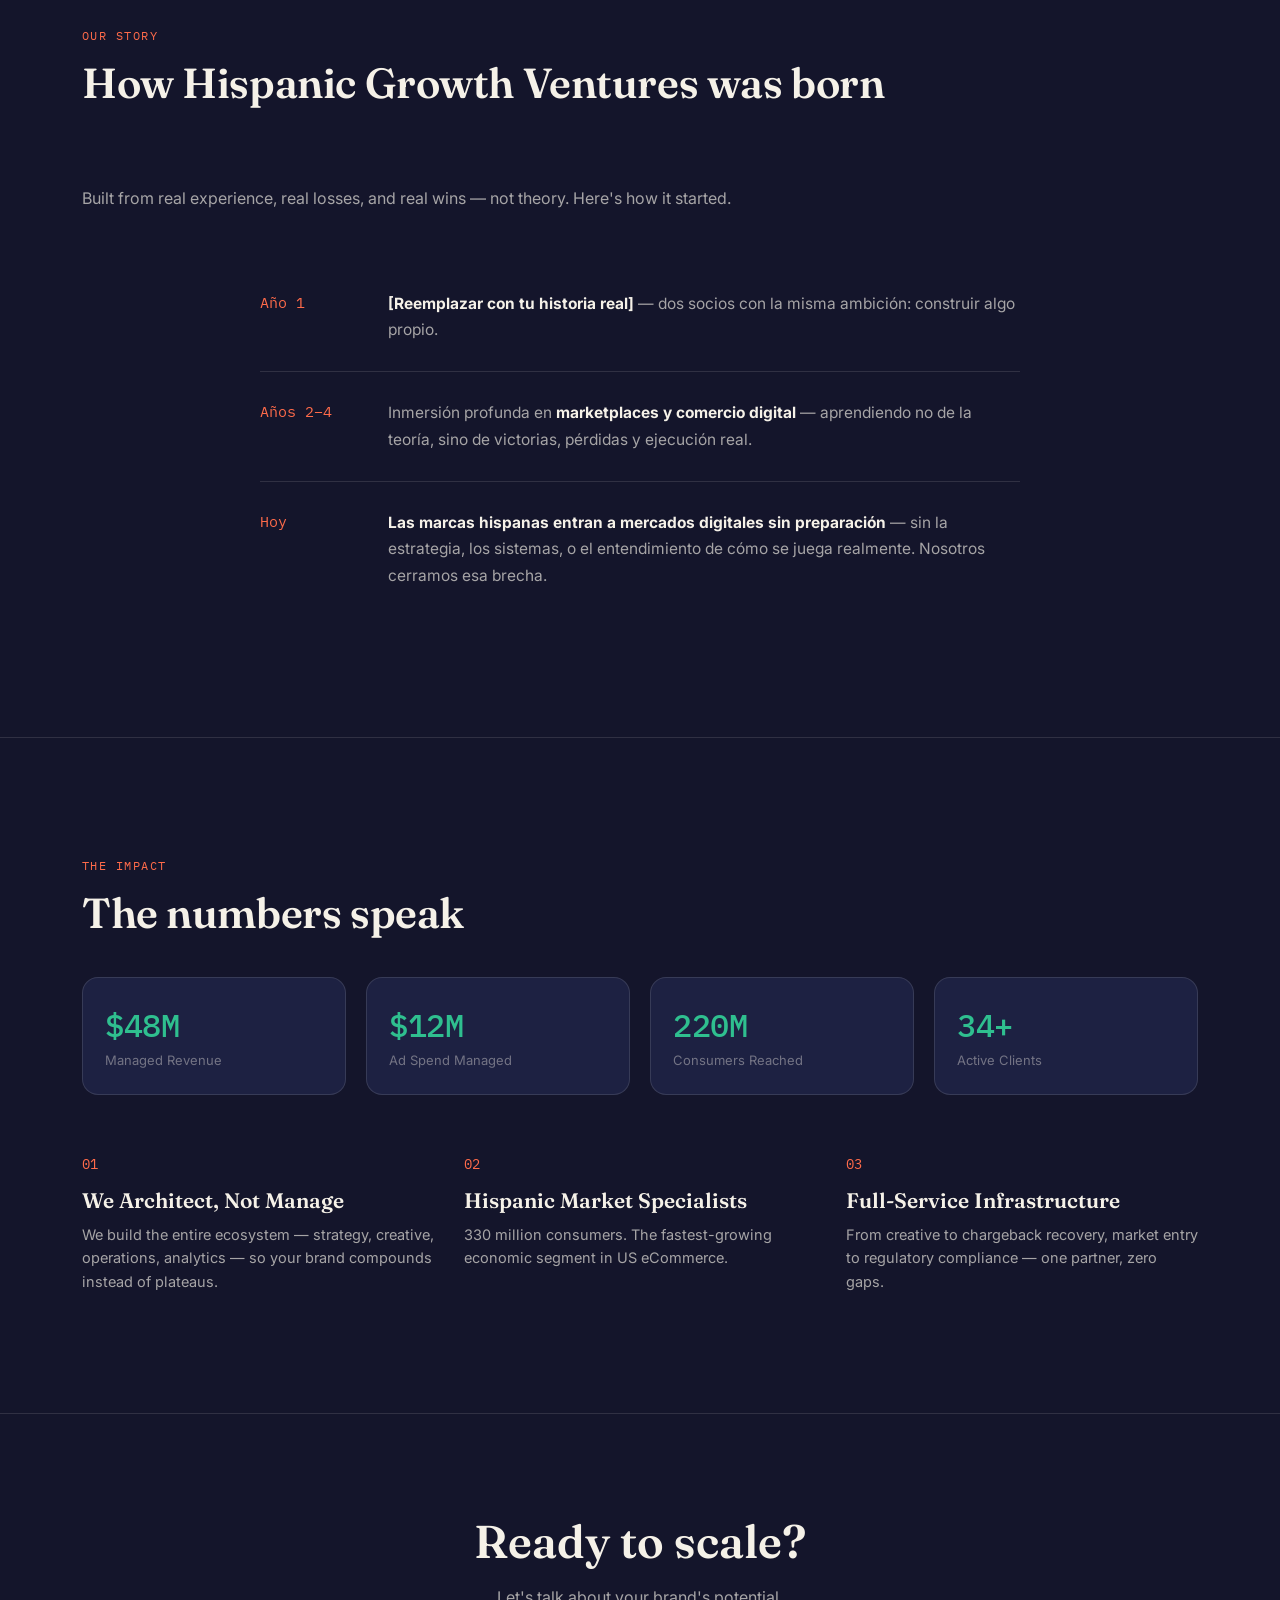
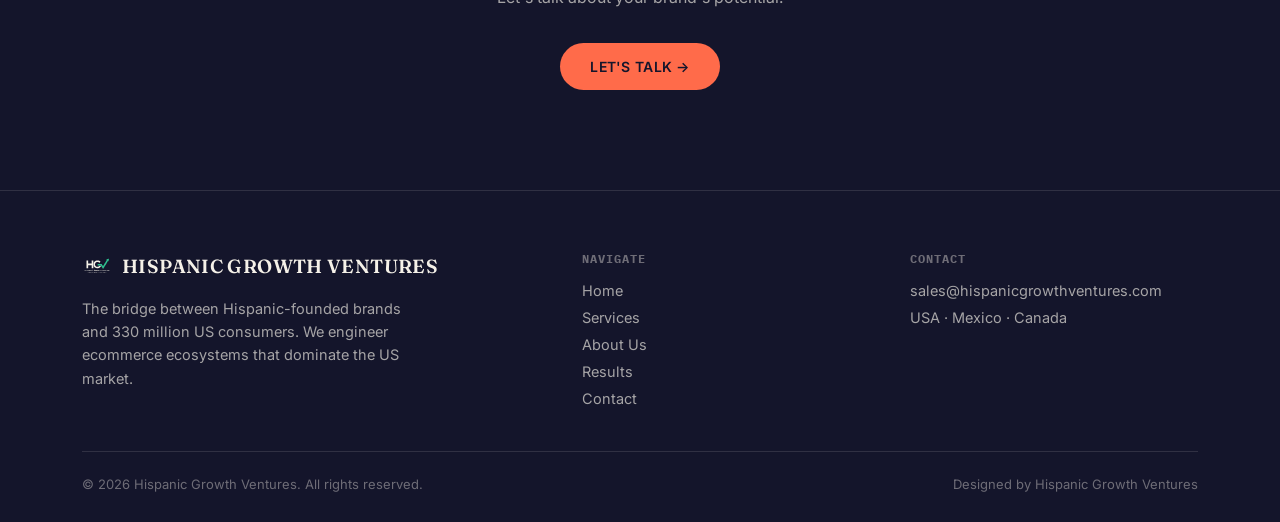
==== commit 1a86852f: "Add files via upload" ====
--- a/about.html
+++ b/about.html
@@ -12,15 +12,7 @@
 
 <header>
   <nav class="wrap">
-    <a href="index.html" class="logo"><span class="logo-mark"><svg viewBox="0 0 140 100" width="34" height="26" xmlns="http://www.w3.org/2000/svg">
-      <defs><linearGradient id="logoGrad1" x1="0" y1="1" x2="1" y2="0">
-        <stop offset="0%" stop-color="var(--coral)"/>
-        <stop offset="100%" stop-color="var(--jade)"/>
-      </linearGradient></defs>
-      <text x="0" y="76" font-family="Fraunces, serif" font-weight="700" font-size="70" fill="var(--cream)">HG</text>
-      <path d="M77,38 L97,88 L134,14" fill="none" stroke="url(#logoGrad1)" stroke-width="13" stroke-linecap="round" stroke-linejoin="round"/>
-      <path d="M120,30 L138,8 L128,40 Z" fill="var(--jade)"/>
-    </svg></span>HISPANIC GROWTH VENTURES</a>
+    <a href="index.html" class="logo"><img src="logo.svg" alt="HGV" class="logo-mark">HISPANIC GROWTH VENTURES</a>
     <div class="nav-links">
       <a href="index.html">Home</a>
       <a href="services.html">Services</a>
@@ -133,15 +125,7 @@
   <div class="wrap">
     <div class="footer-grid">
       <div class="footer-brand">
-        <a href="index.html" class="logo"><span class="logo-mark"><svg viewBox="0 0 140 100" width="34" height="26" xmlns="http://www.w3.org/2000/svg">
-      <defs><linearGradient id="logoGrad2" x1="0" y1="1" x2="1" y2="0">
-        <stop offset="0%" stop-color="var(--coral)"/>
-        <stop offset="100%" stop-color="var(--jade)"/>
-      </linearGradient></defs>
-      <text x="0" y="76" font-family="Fraunces, serif" font-weight="700" font-size="70" fill="var(--cream)">HG</text>
-      <path d="M77,38 L97,88 L134,14" fill="none" stroke="url(#logoGrad2)" stroke-width="13" stroke-linecap="round" stroke-linejoin="round"/>
-      <path d="M120,30 L138,8 L128,40 Z" fill="var(--jade)"/>
-    </svg></span>HISPANIC GROWTH VENTURES</a>
+        <a href="index.html" class="logo"><img src="logo.svg" alt="HGV" class="logo-mark">HISPANIC GROWTH VENTURES</a>
         <p>The bridge between Hispanic-founded brands and 330 million US consumers. We engineer ecommerce ecosystems that dominate the US market.</p>
       </div>
       <div>
--- a/styles.css
+++ b/styles.css
@@ -51,22 +51,21 @@
   display:flex;align-items:stretch;justify-content:space-between;
   gap:24px;
 }
-.logo{display:flex;align-items:center;gap:10px;font-family:var(--serif);font-weight:600;font-size:19px;letter-spacing:0.02em;flex-shrink:0;}
+.logo{display:flex;align-items:center;gap:10px;font-family:var(--serif);font-weight:600;font-size:19px;letter-spacing:0.02em;flex-shrink:0;white-space:nowrap;}
+@media (max-width:860px){
+  .logo{font-size:12px;gap:7px;letter-spacing:0.01em;}
+  .logo-mark{width:24px;height:24px;}
+}
 .logo-mark{
-  display:flex;align-items:center;justify-content:center;
-  flex-shrink:0;
-}
-.logo-mark svg{display:block;}
-.nav-links{display:flex;align-items:center;gap:34px;font-size:14px;letter-spacing:0.03em;text-transform:uppercase;color:var(--text-dim);}
-.nav-links a{position:relative;transition:color .2s;padding:4px 0;}
-.nav-links a::after{
-  content:'';position:absolute;left:0;bottom:-2px;width:0;height:1.5px;background:var(--coral);
-  transition:width .3s cubic-bezier(.16,1,.3,1);
-}
-.nav-links a:hover{color:var(--cream);}
-.nav-links a:hover::after{width:100%;}
-.nav-links a.current{color:var(--coral);}
-.nav-links a.current::after{width:100%;}
+  width:30px;height:30px;object-fit:contain;flex-shrink:0;
+}
+.nav-links{display:flex;align-items:center;gap:4px;font-size:14px;letter-spacing:0.02em;color:var(--text-dim);}
+.nav-links a{
+  position:relative;padding:9px 18px;border-radius:100px;
+  transition:background .25s, color .25s;
+}
+.nav-links a:hover{background:rgba(245,241,232,0.06);color:var(--cream);}
+.nav-links a.current{background:rgba(245,241,232,0.14);color:var(--cream);font-weight:500;}
 .nav-cta{
   background:var(--coral);color:var(--ink);font-weight:600;
   padding:0 34px;font-size:13px;letter-spacing:0.03em;
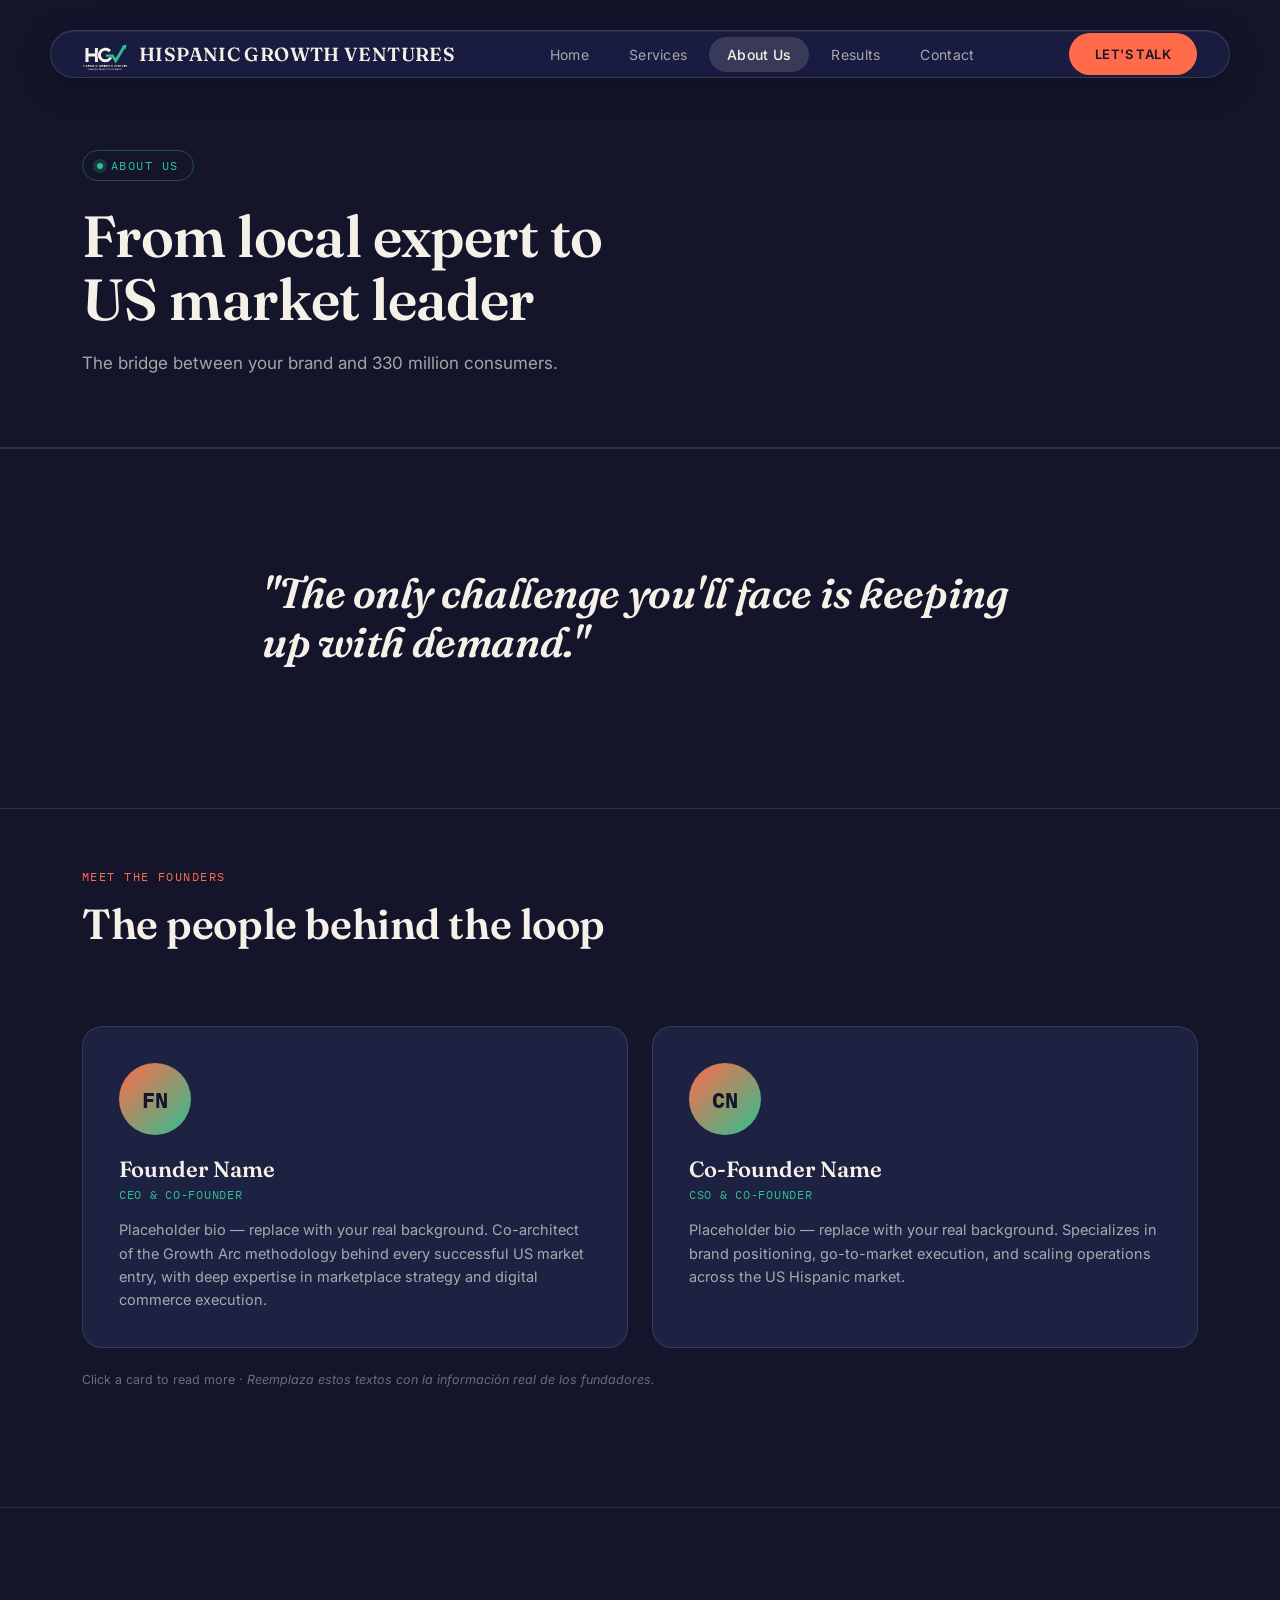
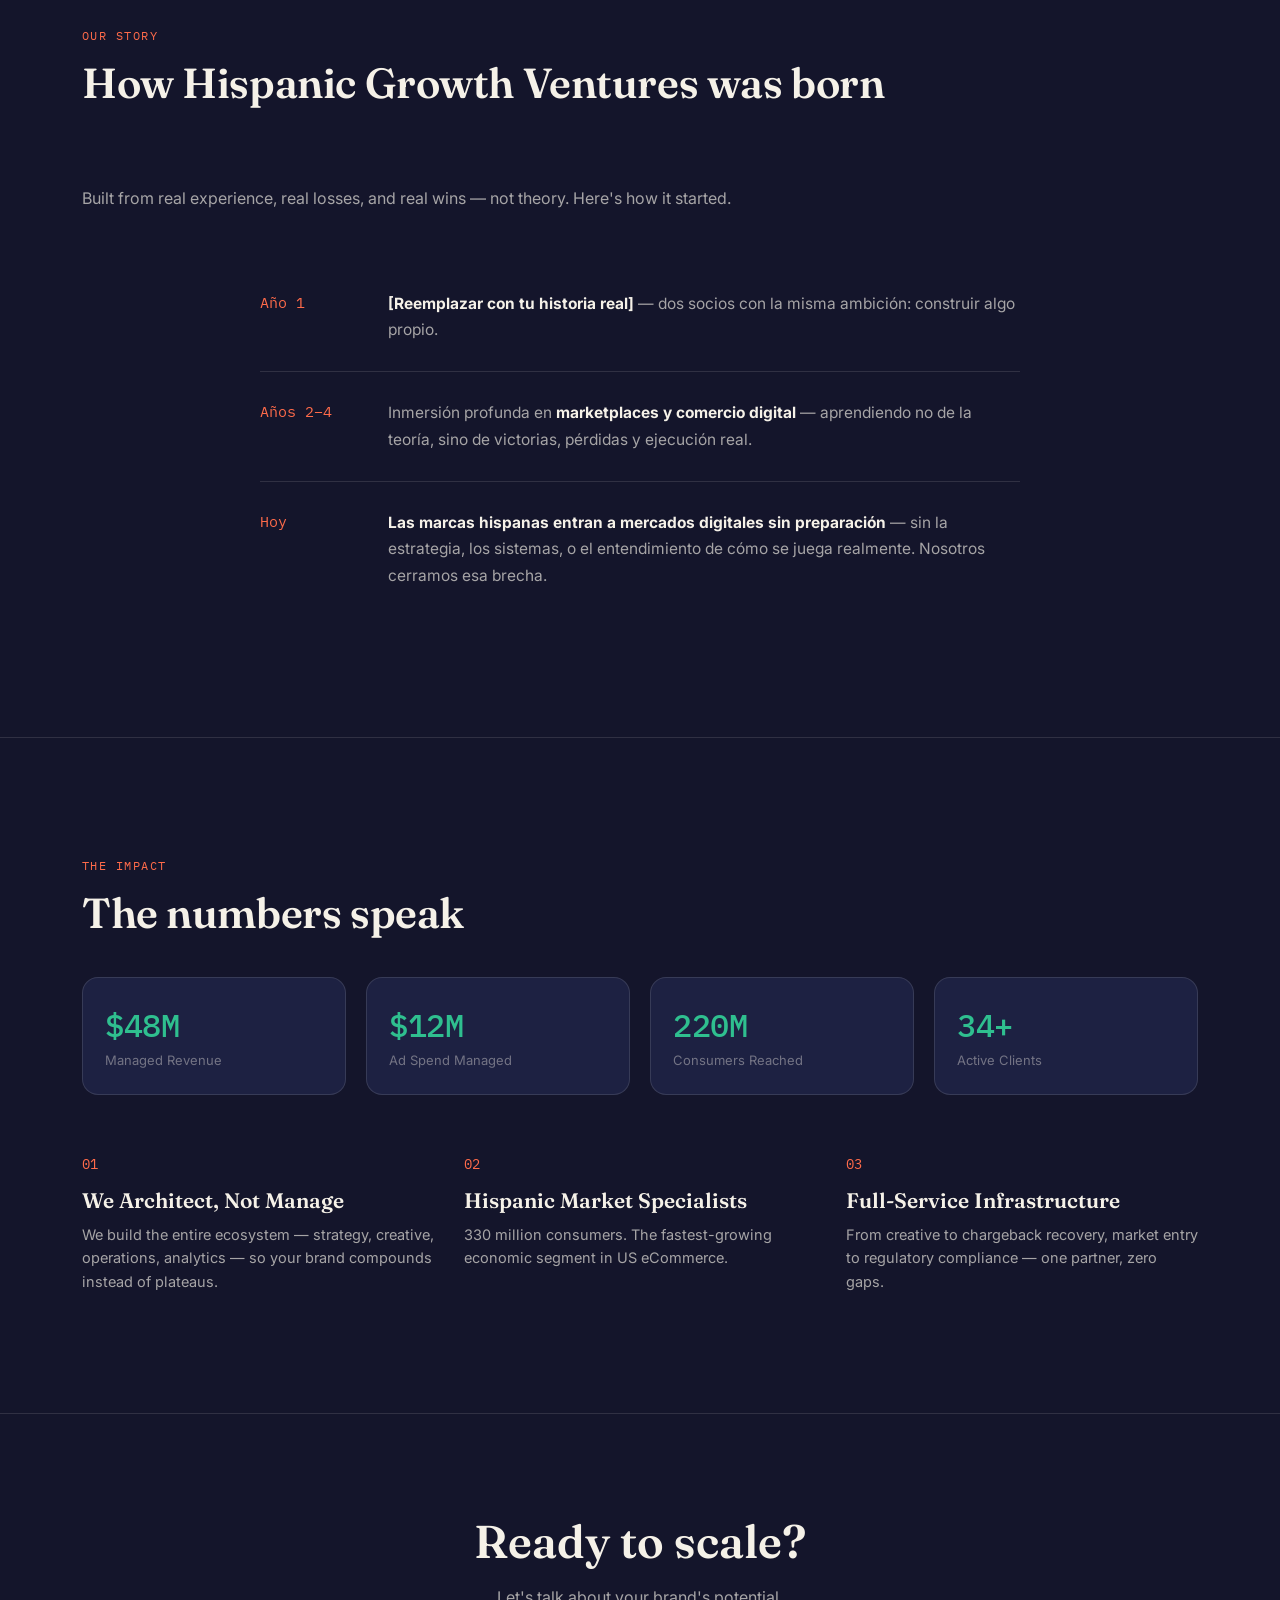
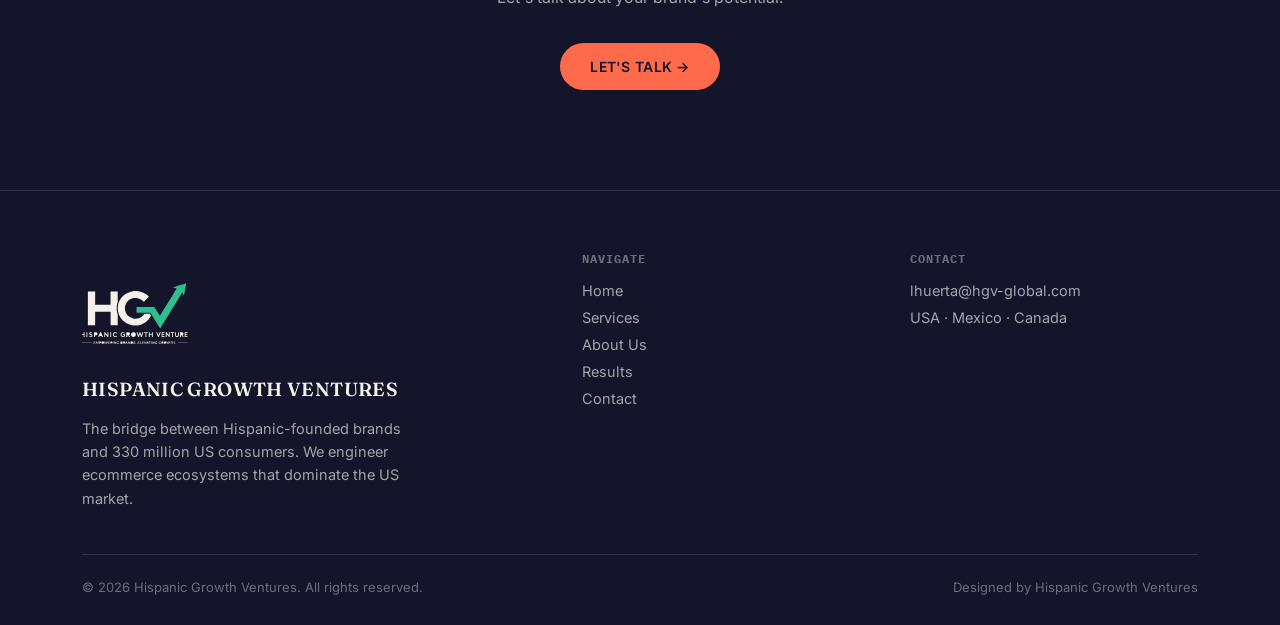
==== commit d31f5866: "Add files via upload" ====
--- a/about.html
+++ b/about.html
@@ -125,7 +125,7 @@
   <div class="wrap">
     <div class="footer-grid">
       <div class="footer-brand">
-        <a href="index.html" class="logo"><img src="logo.svg" alt="HGV" class="logo-mark">HISPANIC GROWTH VENTURES</a>
+        <a href="index.html" class="logo footer-logo"><img src="logo.svg" alt="HGV" class="logo-mark"><span>HISPANIC GROWTH VENTURES</span></a>
         <p>The bridge between Hispanic-founded brands and 330 million US consumers. We engineer ecommerce ecosystems that dominate the US market.</p>
       </div>
       <div>
@@ -137,7 +137,7 @@
       <div>
         <h6>Contact</h6>
         <div class="flinks">
-          <a href="mailto:sales@hispanicgrowthventures.com">sales@hispanicgrowthventures.com</a>
+          <a href="mailto:lhuerta@hgv-global.com">lhuerta@hgv-global.com</a>
           <span>USA · Mexico · Canada</span>
         </div>
       </div>
--- a/styles.css
+++ b/styles.css
@@ -44,20 +44,19 @@
   border-radius:100px;
   box-shadow:0 8px 32px rgba(0,0,0,0.28), inset 0 1px 0 rgba(255,255,255,0.08);
   transition:border-color .3s, background .3s;
-  overflow:hidden;
 }
 nav{
-  margin:0 auto;padding:14px 0 14px 32px;
-  display:flex;align-items:stretch;justify-content:space-between;
-  gap:24px;
+  margin:0 auto;padding:10px 10px 10px 26px;
+  display:flex;align-items:center;justify-content:space-between;
+  gap:20px;
 }
 .logo{display:flex;align-items:center;gap:10px;font-family:var(--serif);font-weight:600;font-size:19px;letter-spacing:0.02em;flex-shrink:0;white-space:nowrap;}
 @media (max-width:860px){
   .logo{font-size:12px;gap:7px;letter-spacing:0.01em;}
-  .logo-mark{width:24px;height:24px;}
+  .logo-mark{width:34px;height:34px;}
 }
 .logo-mark{
-  width:30px;height:30px;object-fit:contain;flex-shrink:0;
+  width:46px;height:46px;object-fit:contain;flex-shrink:0;
 }
 .nav-links{display:flex;align-items:center;gap:4px;font-size:14px;letter-spacing:0.02em;color:var(--text-dim);}
 .nav-links a{
@@ -68,12 +67,11 @@
 .nav-links a.current{background:rgba(245,241,232,0.14);color:var(--cream);font-weight:500;}
 .nav-cta{
   background:var(--coral);color:var(--ink);font-weight:600;
-  padding:0 34px;font-size:13px;letter-spacing:0.03em;
-  display:flex;align-items:center;justify-content:center;
-  transition:background .2s;
+  padding:13px 26px;border-radius:100px;font-size:13px;letter-spacing:0.03em;
+  transition:transform .2s, box-shadow .2s, background .2s;
   flex-shrink:0;
 }
-.nav-cta:hover{background:var(--coral-dim);}
+.nav-cta:hover{transform:translateY(-1px);box-shadow:0 8px 20px rgba(255,107,74,0.35);}
 
 /* Burger + mobile menu */
 .burger{
@@ -405,6 +403,9 @@
 .footer-grid{display:grid;grid-template-columns:1.6fr 1fr 1fr;gap:40px;margin-bottom:44px;}
 @media (max-width:700px){.footer-grid{grid-template-columns:1fr;}}
 .footer-brand p{color:var(--text-dim);font-size:14.5px;line-height:1.6;margin-top:16px;max-width:320px;}
+.footer-logo{flex-direction:column;align-items:flex-start;gap:16px;}
+.footer-logo .logo-mark{width:110px;height:110px;}
+.footer-logo span{font-size:19px;}
 footer h6{font-family:var(--mono);font-size:12px;letter-spacing:0.08em;text-transform:uppercase;color:var(--text-dimmer);margin-bottom:16px;}
 footer .flinks{display:flex;flex-direction:column;gap:10px;font-size:14.5px;color:var(--text-dim);}
 footer .flinks a:hover{color:var(--coral);}
